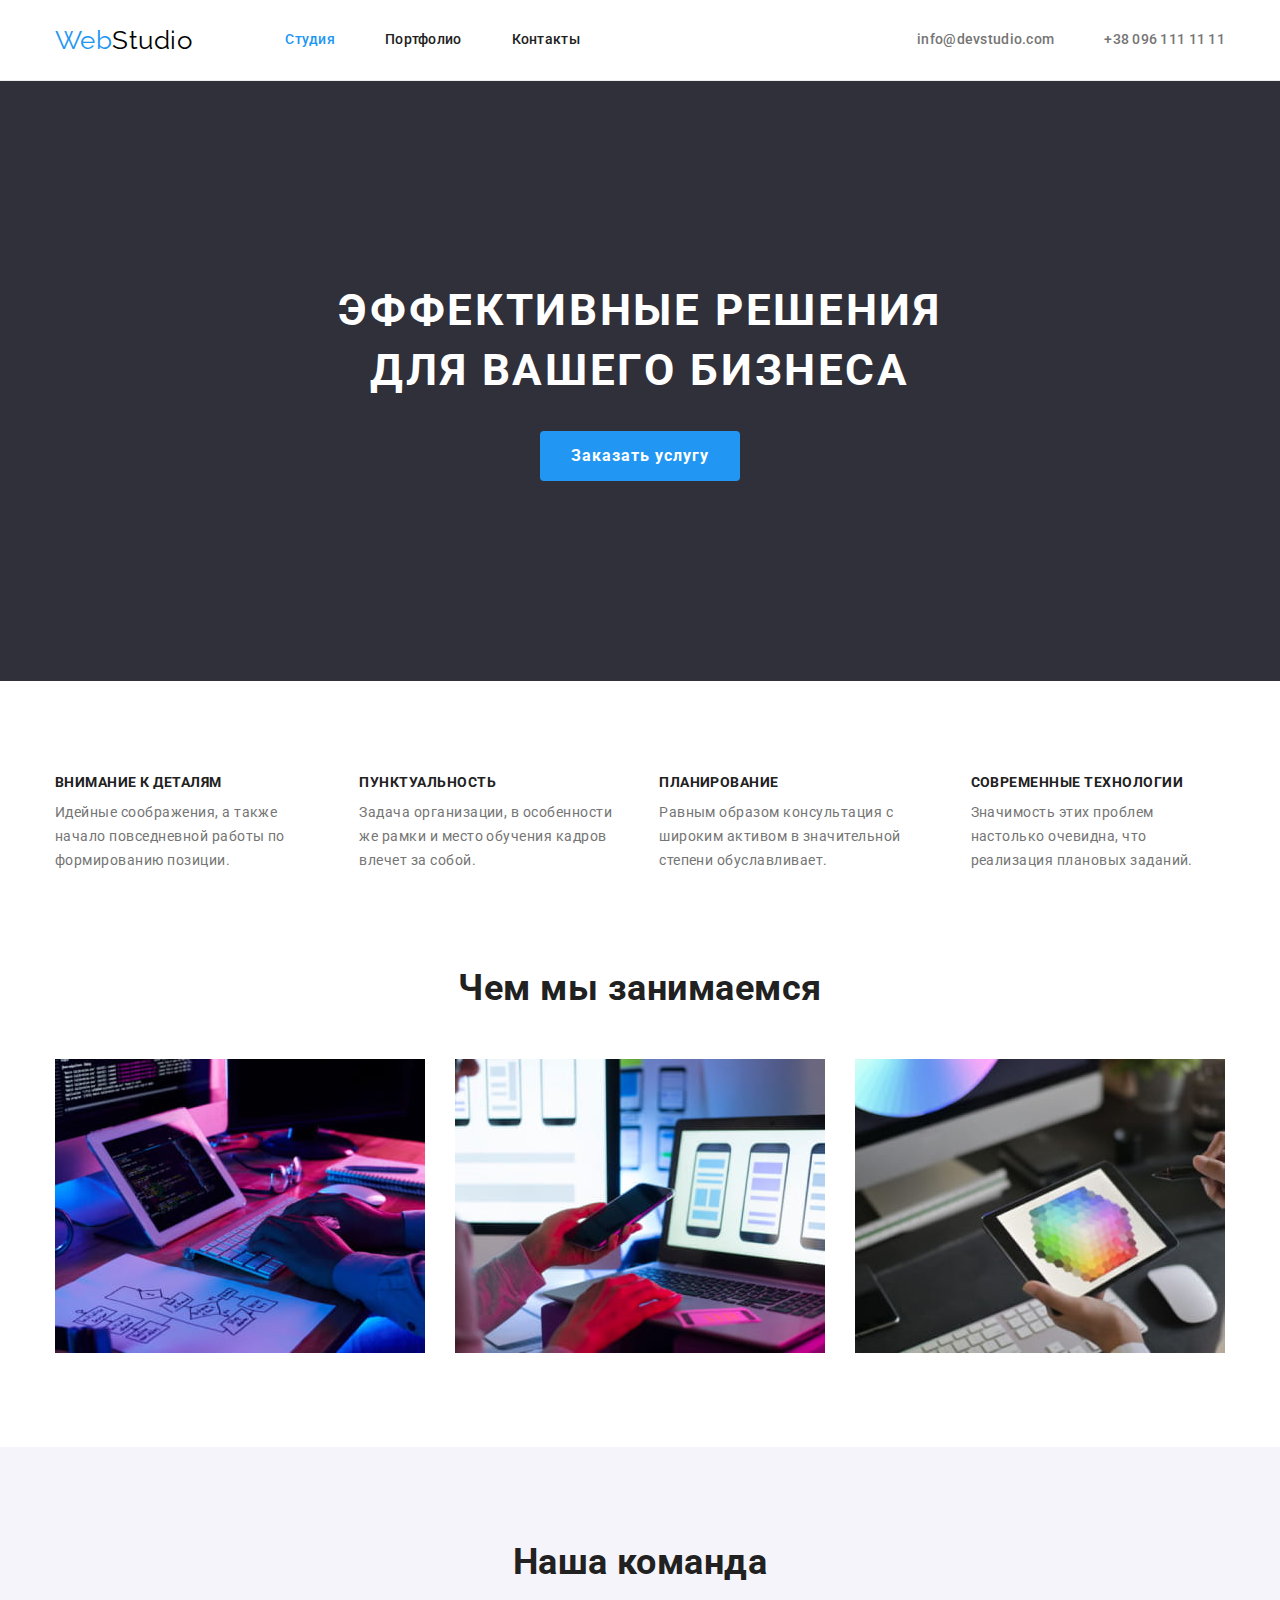
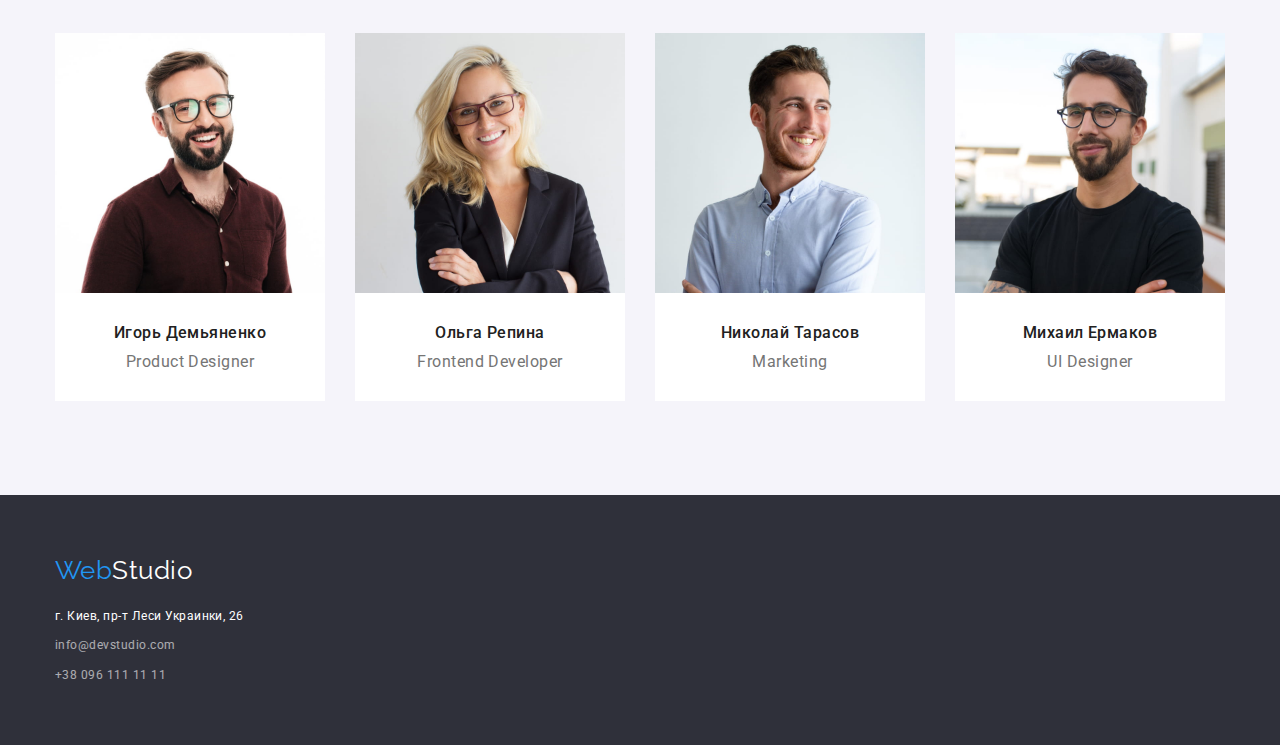
==== index.html @ 39587dff "made hero bg" ====
<!DOCTYPE html>
<html lang="ru">
<head>
    <meta charset="UTF-8">
    <meta http-equiv="X-UA-Compatible" content="IE=edge">
    <meta name="viewport" content="width=device-width, initial-scale=1.0">
    <title>Студия</title>
    <link rel="stylesheet" href="https://cdnjs.cloudflare.com/ajax/libs/modern-normalize/1.1.0/modern-normalize.min.css">
    <link rel="stylesheet" href="./css/styles.css">
    <link rel="preconnect" href="https://fonts.googleapis.com">
    <link rel="preconnect" href="https://fonts.gstatic.com" crossorigin>
    <link href="https://fonts.googleapis.com/css2?family=Raleway:wght@700&family=Roboto:wght@400;500;700;900&display=swap"
        rel="stylesheet">
</head>
<body>
    <header class="header-style">
        <div class="container header-container">
            <nav class="navigation">
                <a href="./index.html" class="logo"><span>Web</span>Studio</a>
                <ul class="menu">
                    <li class="item"><a href="./index.html" class="menu-link current">Студия</a></li>
                    <li class="item"><a href="./portfolio.html" class="menu-link">Портфолио</a></li>
                    <li class="item"><a href="#" class="menu-link">Контакты</a></li>
                </ul>
            </nav>
            <ul class="contact">
                <li class="item"><a href="mailto:info@devstudio.com" class="contact-link">info@devstudio.com</a></li>
                <li class="item"><a href="tel:+380961111111" class="contact-link">+38 096 111 11 11</a></li>
            </ul>
        </div>
    </header>
    <main>
       
            <section class="section hero">
                <div class="container">
                
                    <h1 class="hero-title">Эффективные решения для вашего бизнеса</h1>
                    <button type="button" class="hero-button">Заказать услугу</button>
               
                </div>
            </section>
        
        <section class="section offer">
            <div class="container">
                <h2 class="offer-title">Мы предлагаем</h2>
                <ul class="offer-list flex-list">
                    <li class="list-item">
                        <h3 class="offer-list-title">Внимание к деталям</h3>
                        <p class="offer-list-text">Идейные соображения, а также начало повседневной работы по формированию позиции.</p>
                    </li>
                    <li class="list-item">
                        <h3 class="offer-list-title">Пунктуальность</h3>
                        <p class="offer-list-text">Задача организации, в особенности же рамки и место обучения кадров влечет за собой.
                        </p>
                    </li>
                    <li class="list-item">
                        <h3 class="offer-list-title">Планирование</h3>
                        <p class="offer-list-text">Равным образом консультация с широким активом в значительной степени обуславливает.
                        </p>
                    </li>
                    <li class="list-item">
                        <h3 class="offer-list-title">Современные технологии</h3>
                        <p class="offer-list-text">Значимость этих проблем настолько очевидна, что реализация плановых заданий.</p>
                    </li>
                </ul>
            </div>
        </section>
        <section class="section duties">
            <div class="container">
                <h2 class="duties-title">Чем мы занимаемся</h2>
                <ul class="duties-list flex-list">
                    <li class="list-item"><a href="#"><img src="./images/img1.jpg" width="370" alt="Работаем без очков"  class="duties-link"></a></li>
                    <li class="list-item"><a href="#"><img src="./images/img2.jpg" width="370" alt="Звоним по тачпаду"  class="duties-link"></a></li>
                    <li class="list-item"><a href="#"><img src="./images/img3.jpg" width="370" alt="Рисуем мозаику"  class="duties-link"></a></li>
                </ul>
            </div>
        </section>
        <section class="section team">
            <div class="container">
                <h2 class="team-title">Наша команда</h2>
                <ul class="team-list flex-list">
                    <li class="list-item team-card">
                        <a href="#"><img src="./images/team1.jpg" width="270px" class="team-photo" alt="Игорь Демьяненко"></a>
                        <div class="team-info">
                            <h3 class="team-name">Игорь Демьяненко</h3>
                        <p class="team-position">Product Designer</p>
                        </div>
                    </li>
                    <li class="list-item team-card">
                        <a href="#"><img src="./images/team2.jpg" width="270px" class="team-photo" alt="Ольга Репина"></a>
                        <div class="team-info">
                            <h3 class="team-name">Ольга Репина</h3>
                        <p class="team-position">Frontend Developer</p>
                        </div>
                    </li>
                    <li class="list-item team-card">
                        <a href="#"><img src="./images/team3.jpg" width="270px" class="team-photo" alt="Николай Тарасов"></a>
                        <div class="team-info">
                            <h3 class="team-name">Николай Тарасов</h3>
                        <p class="team-position">Marketing</p>
                        </div>
                    </li>
                    <li class="list-item team-card">
                        <a href="#"><img src="./images/team4.jpg" width="270px" class="team-photo" alt="Михаил Ермаков"></a>
                        <div class="team-info">
                            <h3 class="team-name">Михаил Ермаков</h3>
                        <p class="team-position">UI Designer</p>
                        </div>
                    </li>
                </ul>
            </div>
        </section>
    </main>
    <footer class="footer">
        <div class="container header-container">
            <address class="location">
                <ul class="location-list">
                    <li><a href="./index.html" class="logo logo-footer"><span>Web</span>Studio</a></li>
                    <li class="location-list-item"><a
                            href="https://www.google.com/maps/place/%D0%B1%D1%83%D0%BB.+%D0%9B%D0%B5%D1%81%D0%B8+%D0%A3%D0%BA%D1%80%D0%B0%D0%B8%D0%BD%D0%BA%D0%B8,+26,+%D0%9A%D0%B8%D0%B5%D0%B2,+02000/@50.4265807,30.5383858,17z/data=!3m1!4b1!4m5!3m4!1s0x40d4cf0e033ecbe9:0x57a4dffefec77da0!8m2!3d50.4265807!4d30.5383858"
                            class="location-link">г. Киев, пр-т Леси Украинки, 26</a></li>
                    <li class="location-list-item"><a href="mailto:info@devstudio.com"
                            class="location-link opacity">info@devstudio.com</a></li>
                    <li class="location-list-item"><a href="tel:+380961111111" class="location-link opacity">+38 096 111 11 11</a>
                    </li>
                </ul>
            </address>
        </div>
    </footer>
</body>
</html>
---- css/styles.css ----
:root {
    --accent-color: #2196F3;
    --main-text-color: #212121;
    --secondary-text-color: #757575;
    --main-bg-color: #ffffff;
    --secondary-bg-color: #2f303a;
    --section-bg-color: #F5F4FA;
    --blue-button-hover: #188CE8;
}

body {
    font-family: 'Roboto', sans-serif;
    line-height: 1.14;
    letter-spacing: 0.03em;
    color: var(--main-text-color);
    background-color: var(--main-bg-color);

      
}

h1,h2,h3,h4,h5,h6,p,ul,ol {
    margin: 0;
    padding: 0;
}

.section {
    padding-top: 94px;
    padding-bottom: 94px;
    
}

.container {
    max-width: 1200px;
    margin-left: auto;
    margin-right: auto;
    padding-right: 15px;
    padding-left: 15px;

    

}

.header-container {
    display: flex;
    align-items: center;
    padding-top: 0px;
    padding-bottom: 0px;
    
}

.header-style {
    border-bottom: 1px solid #ECECEC;
}

.navigation {
    display: flex;
    align-items: center;
}

.logo {
    
    padding: 25px, 0px;
    font-family: 'Raleway', sans-serif;
    text-decoration: none;
    font-size: 26px;
    line-height: 1.19;
    color: #000000;
}

.logo span {
    color: var(--accent-color);
}

.menu {
    margin-left: 93px;
    list-style: none;
    display: flex;
    align-items: center;
}



.menu-link {
    



    text-decoration: none;
    font-weight: 500;
    font-size: 14px;
    letter-spacing: 0.02em;
    color: var(--main-text-color);

}

.menu-link:hover,
.menu-link:focus {
    color: var(--accent-color);
}

.menu .current {
    color: var(--accent-color);
}

.menu .menu-link {
    display: block;
    padding-top: 32px;
    padding-bottom: 32px;
}

.header-container .item + .item {
    margin-left: 50px;
}


.contact {
    list-style: none;
    display: flex;
    margin-left: auto;
    
}

.contact-link {
    text-decoration: none;
    font-weight: 500;
    font-size: 14px;
    letter-spacing: 0.02em;
    color: var(--secondary-text-color);
}

.contact-link:hover,
.contact-link:focus {
    color: var(--accent-color);
}

.contact .contact-link {
    display: block;
    padding-top: 32px;
    padding-bottom: 32px;
}

/* Main page */

.hero {
    background-color: var(--secondary-bg-color);
    background-image: linear-gradient(#2F303A66, #2F303A66),
    url(./images/heroimg.jpg);
    
    min-height: 600px;
    background-repeat: no-repeat;
    background-position: center;
    /* background-size: contain; */
    padding-top: 200px;
    padding-bottom: 200px;
}




    

.hero-title {
    max-width: 696px;
    margin-right: auto;
    margin-left: auto;
    text-align: center;
    font-size: 44px;
    line-height: 1.36;
    letter-spacing: 0.06em;
    text-transform: uppercase;
    color: var(--main-bg-color);
}

.hero-button {
    display: block;
    margin-top: 30px;
    margin-left: auto;
    margin-right: auto;
    width: 200px;
    height: 50px;
    border-radius: 4px;
    border: 0px;

    font-family: inherit;
    font-weight: 700;
    font-size: 16px;
    line-height: 1.88;
    letter-spacing: 0.06em;
    color: var(--main-bg-color);
    background-color: var(--accent-color);
    cursor: pointer;
}

.hero-button:hover,
.hero-button:focus {
    background-color: var(--blue-button-hover);
}



.offer-title {
    position: absolute;
        width: 1px;
        height: 1px;
        margin: -1px;
        border: 0;
        padding: 0;
    
        white-space: nowrap;
        clip-path: inset(100%);
        clip: rect(0 0 0 0);
        overflow: hidden;
}

.flex-list {
    list-style: none;
    display: flex;
}

.flex-list .list-item + .list-item {
    margin-left: 30px;
}

.offer-list-title {
    font-size: 14px;
    text-transform: uppercase;
    
}

.offer-list-text {
    margin-top: 10px;
    font-size: 14px;
    line-height: 1.71;
    color: var(--secondary-text-color);
    
}

.duties {
    padding-top: 0px;
    
}

.duties-title {
    font-size: 36px;
    line-height: 1.17;
    text-align: center;
}

.duties-list {
    list-style: none;
    margin-top: 50px;
}

.duties-link {
    display: block;
}

.team {
    background-color: var(--section-bg-color);
}

.team .container {
    padding-left: auto;
    padding-right: auto;
}

.team-card {
    flex-basis: 270px;
    
    background-color: var(--main-bg-color);
}

.team-photo {
    display: block;
    max-width: 270px;
    border: 0px;
}

.team-info {
    padding-top: 30px;
    padding-bottom: 30px;
}

.team-title {
    font-size: 36px;
    line-height: 1.17;
    text-align: center;
    
}

.team-list {
    list-style: none;
    margin-top: 50px;
}

.team-list-item {
    background-color: var(--main-bg-color)
}

.team-name {
    font-weight: 500;
    font-size: 16px;
    line-height: 1.19;
    text-align: center;
    
}

.team-position {
    margin-top: 10px;

    font-size: 16px;
    line-height: 1.19;
    text-align: center;
    color: var(--secondary-text-color);
}

/* footer */

.footer {
    padding-top: 60px;
    padding-bottom: 60px;
    background-color: var(--secondary-bg-color);
}

.logo-footer {
    color: var(--main-bg-color);
    display: block;
    margin-bottom: 20px;
}

.location {
    font-style: normal;
    
}

.location-list {
    list-style: none;
}

.location-list-item {
    display: block;
}


.location .location-list-item + .location-list-item {
    margin-top: 9px;
}

.location-link {
    display: inline-block;
    /* height: 21px; */
    text-decoration: none;
    font-size: 12px;
    line-height: 1.71;
    color: var(--main-bg-color);
}

.opacity {
    opacity: 0.6;
}

.location-link:hover,
.location-link:focus {
    color: var(--accent-color);
}

/* Portfolio */

.portfolio-title {
    position: absolute;
        width: 1px;
        height: 1px;
        margin: -1px;
        border: 0;
        padding: 0;
    
        white-space: nowrap;
        clip-path: inset(100%);
        clip: rect(0 0 0 0);
        overflow: hidden;
}

.filter-list {
    list-style: none;
    display: flex;
    justify-content: center;
    
     
}

.filter-list .filter-item + .filter-item {
    margin-left: 8px;
}

.filter-button {
    padding-top: 6px;
    padding-right: 22px;
    padding-bottom: 6px;
    padding-left: 22px;
    border-radius: 4px;
    border: 0px solid black;
    font-family: inherit;
    font-weight: 500;
    font-size: 16px;
    line-height: 1.62;
    background-color: var(--section-bg-color);
    cursor: pointer;
    
}

.filter-button:hover,
.filter-button:focus {
    color: var(--main-bg-color);
    background-color: var(--accent-color);
}

.portfolio-list {
    list-style: none;
    margin-top: 50px;
    display: flex;
    flex-wrap: wrap;
    
    
}



.portfolio-item {
    flex-basis: calc((100% - 60px) / 3);
    
    margin-left: 30px;
    margin-bottom: 30px;

    
    

}

.portfolio-item:nth-child(3n+1) {
    margin-left: 0px;
}

.portfolio-item:nth-last-child(-n+3) {
    margin-bottom: 0px;
}

.portfolio-info {
    padding-top: 20px;
    padding-right: 24px;
    padding-bottom: 20px;
    padding-left: 20px;

    border: 1px solid #EEEEEE;
    border-top: 0px solid transparent;
}

.port-image {
    display: block;
}

.portfolio-info h2 {
    font-size: 18px;
    line-height: 2;
    letter-spacing: 0.06em;
    
}

.portfolio-info p {
    font-size: 16px;
    line-height: 1.88;
    color: var(--secondary-text-color);
}
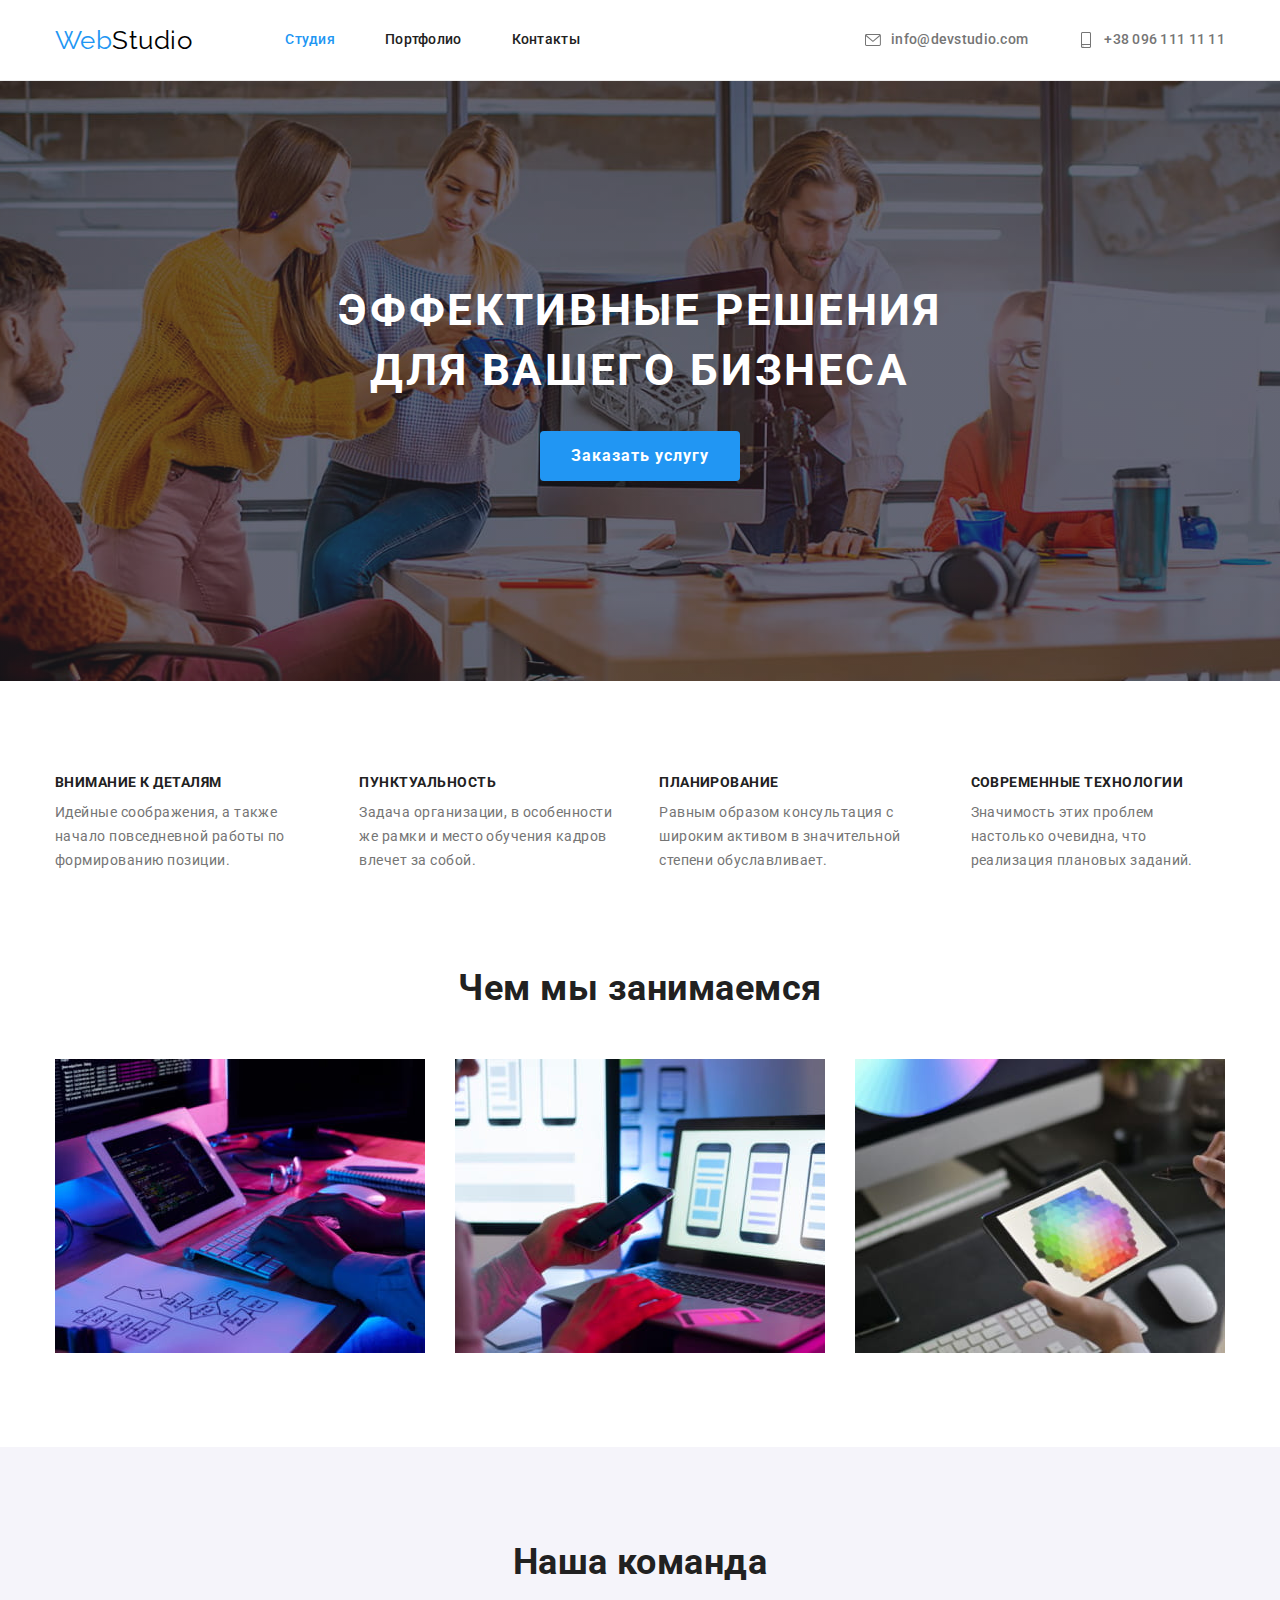
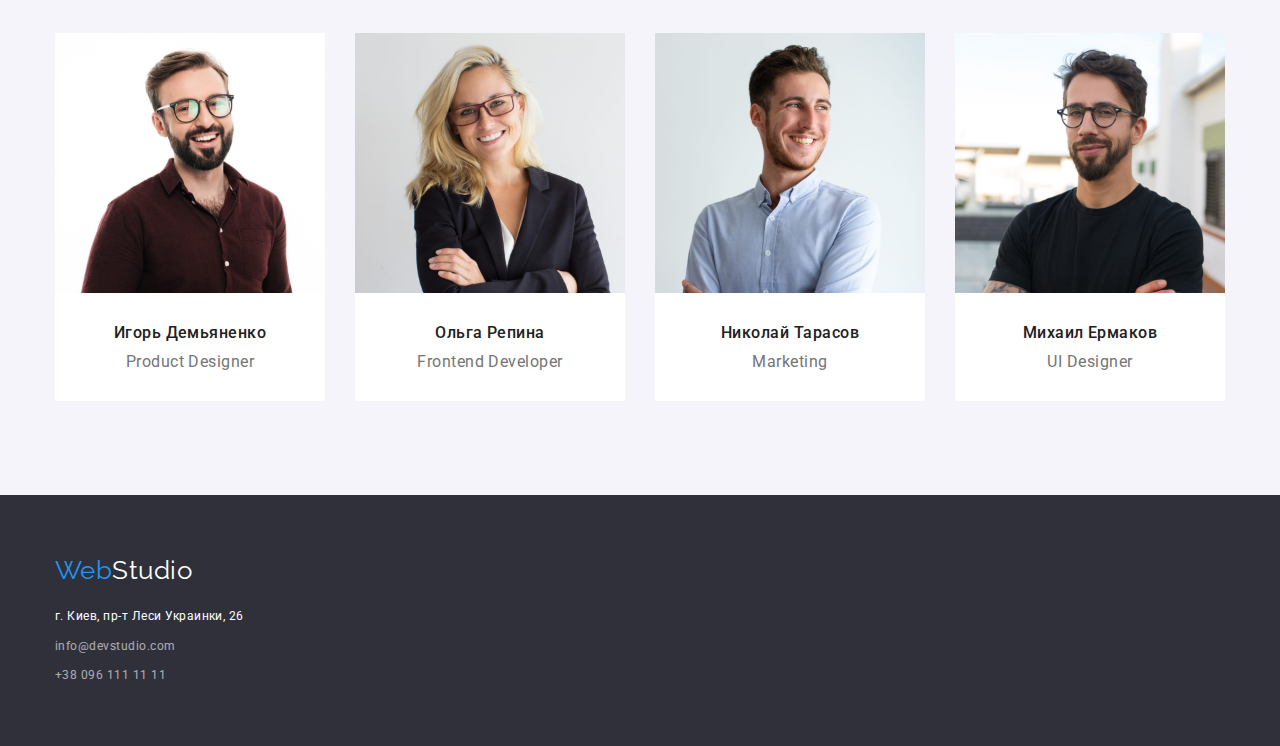
==== commit 1973be7e: "header icons and hero-bg done" ====
--- a/index.html
+++ b/index.html
@@ -24,8 +24,16 @@
                 </ul>
             </nav>
             <ul class="contact">
-                <li class="item"><a href="mailto:info@devstudio.com" class="contact-link">info@devstudio.com</a></li>
-                <li class="item"><a href="tel:+380961111111" class="contact-link">+38 096 111 11 11</a></li>
+                <li class="item"><a href="mailto:info@devstudio.com" class="contact-link">
+                    <svg class="icon-contact">
+                        <use href="./images/icons.svg#icon-envelope"></use>
+                    </svg>
+                    info@devstudio.com</a></li>
+                <li class="item"><a href="tel:+380961111111" class="contact-link">
+                    <svg class="icon-contact">
+                        <use href="./images/icons.svg#icon-smartphone"></use>
+                    </svg>
+                    +38 096 111 11 11</a></li>
             </ul>
         </div>
     </header>
--- a/css/styles.css
+++ b/css/styles.css
@@ -121,6 +121,10 @@
 }
 
 .contact-link {
+    display: flex;
+    align-items: center;
+    padding-top: 32px;
+    padding-bottom: 32px;
     text-decoration: none;
     font-weight: 500;
     font-size: 14px;
@@ -133,10 +137,22 @@
     color: var(--accent-color);
 }
 
-.contact .contact-link {
-    display: block;
-    padding-top: 32px;
-    padding-bottom: 32px;
+.item {
+    display: flex;
+    align-items: center;
+}
+
+.icon-contact {
+    
+    max-width: 16px;
+    max-height: 16px;
+    margin-right: 10px;
+    fill: var(--secondary-text-color);
+    
+}
+
+.contact-link:hover .icon-contact {
+    fill: var(--accent-color);
 }
 
 /* Main page */
@@ -144,7 +160,7 @@
 .hero {
     background-color: var(--secondary-bg-color);
     background-image: linear-gradient(#2F303A66, #2F303A66),
-    url(./images/heroimg.jpg);
+    url(../images/heroimg.jpg);
     
     min-height: 600px;
     background-repeat: no-repeat;
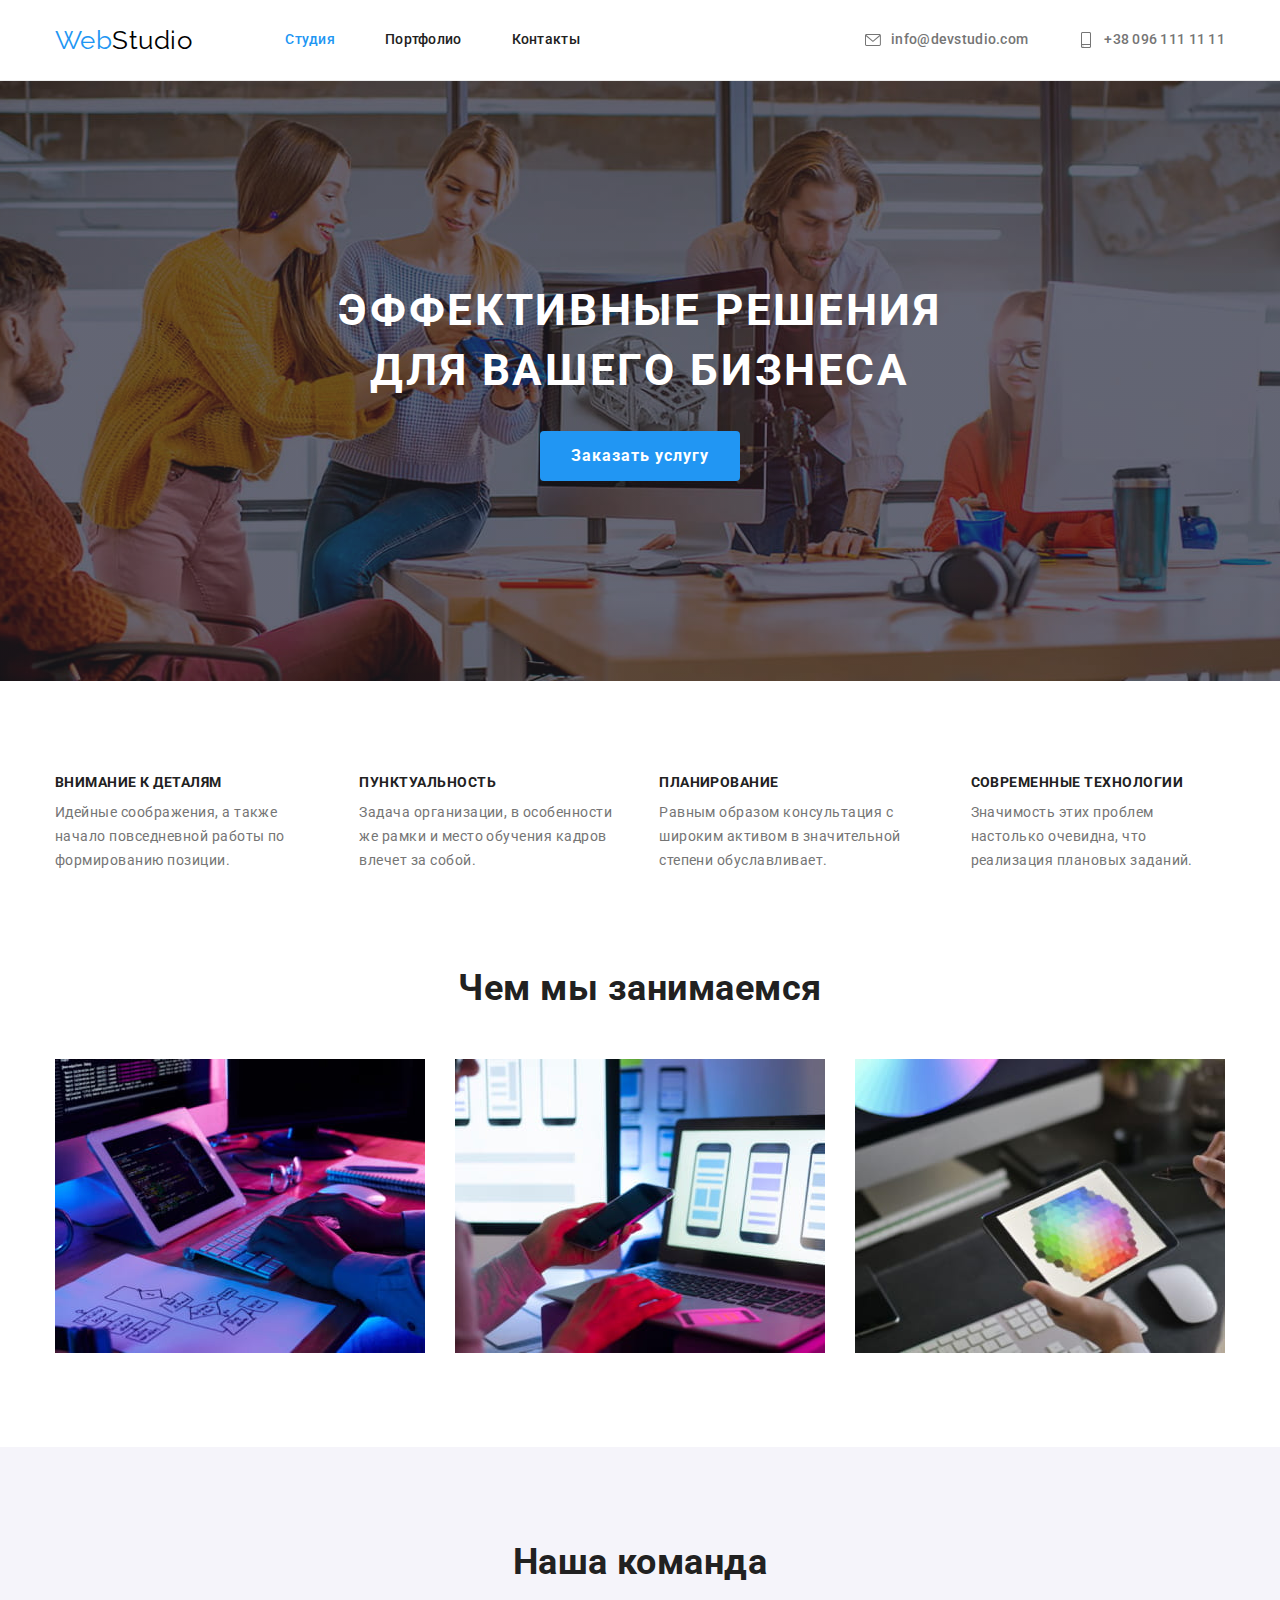
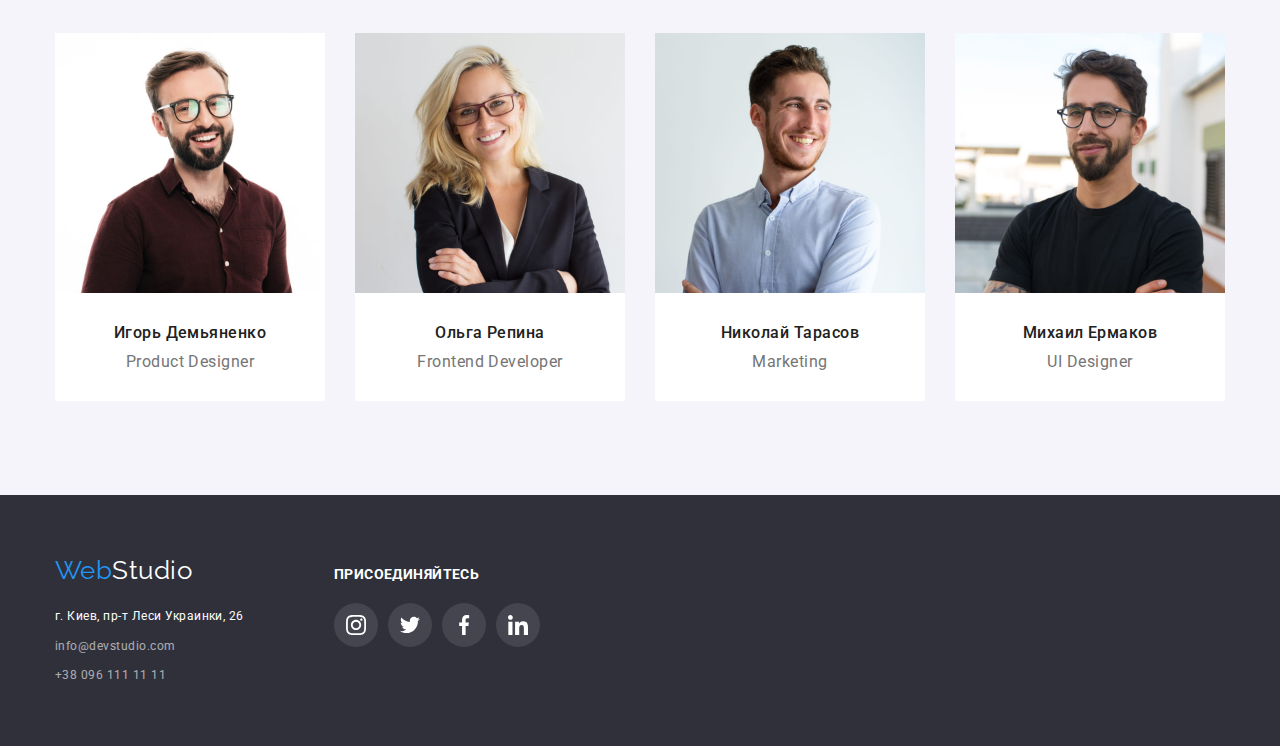
==== commit 1da169e2: "created socials icons in footer" ====
--- a/index.html
+++ b/index.html
@@ -120,7 +120,7 @@
         </section>
     </main>
     <footer class="footer">
-        <div class="container header-container">
+        <div class="container header-container footer-container">
             <address class="location">
                 <ul class="location-list">
                     <li><a href="./index.html" class="logo logo-footer"><span>Web</span>Studio</a></li>
@@ -133,6 +133,43 @@
                     </li>
                 </ul>
             </address>
+            <div class="footer-socials">
+                <p>присоединяйтесь</p>
+                <ul class="footer-socials-list">
+                    <li class="footer-socials-item">
+                        <a href="" class="footer-socials-link">
+                            <svg class="footer-icon" width="20" height="20">
+                                <use href="./images/icons.svg#icon-instagram"></use>
+                            </svg>
+                        </a>
+                    </li>
+                    <li class="footer-socials-item">
+                        <a href="" class="footer-socials-link">
+                            <svg class="footer-icon" width="20" height="20">
+                                <use href="./images/icons.svg#icon-twitter"></use>
+                            </svg>
+                        </a>
+                    </li>
+                    <li class="footer-socials-item">
+                        
+                            <a href="" class="footer-socials-link">
+                                <svg class="footer-icon" width="20" height="20">
+                                    <use href="./images/icons.svg#icon-facebook"></use>
+                                </svg>
+                            </a>
+                        
+                    </li>
+                    <li class="footer-socials-item">
+                        <a href="" class="footer-socials-link">
+                            <svg class="footer-icon" width="20" height="20">
+                                <use href="./images/icons.svg#icon-linkedin"></use>
+                            </svg>
+                        </a>
+                    </li>
+                </ul>
+            </div>
+
+        
         </div>
     </footer>
 </body>
--- a/css/styles.css
+++ b/css/styles.css
@@ -364,7 +364,6 @@
 
 .location-link {
     display: inline-block;
-    /* height: 21px; */
     text-decoration: none;
     font-size: 12px;
     line-height: 1.71;
@@ -379,6 +378,63 @@
 .location-link:focus {
     color: var(--accent-color);
 }
+
+.footer-socials {
+    margin-left: 90px;
+    align-items: flex-start;
+}
+
+.footer-container {
+    align-items: baseline;
+}
+
+.footer-socials p {
+    font-weight: 700;
+    font-size: 14px;
+    line-height: 1.14;
+    letter-spacing: 0.03em;
+    text-transform: uppercase;
+    color: var(--main-bg-color);
+}
+
+.footer-socials-list {
+    margin-top: 20px;
+    list-style: none;
+    display: flex;
+
+}
+
+.footer-socials-item {
+    display: inline-block;
+    width: 44px;
+    height: 44px;
+    margin-right: 10px;
+    background-color: rgba(255, 255, 255, 0.1);
+    border-radius: 50%;
+}
+
+.footer-socials-link {
+    display: inline-block;
+    width: 100%;
+    height: 100%;
+    padding: 12px;
+       
+}
+
+
+.footer-icon {
+    fill: var(--main-bg-color);
+}
+
+.footer-socials-link:hover {
+    background-color: var(--accent-color);
+    border-radius: 50%;
+}
+
+
+
+
+
 
 /* Portfolio */
 
@@ -485,4 +541,6 @@
     font-size: 16px;
     line-height: 1.88;
     color: var(--secondary-text-color);
-}+}
+
+
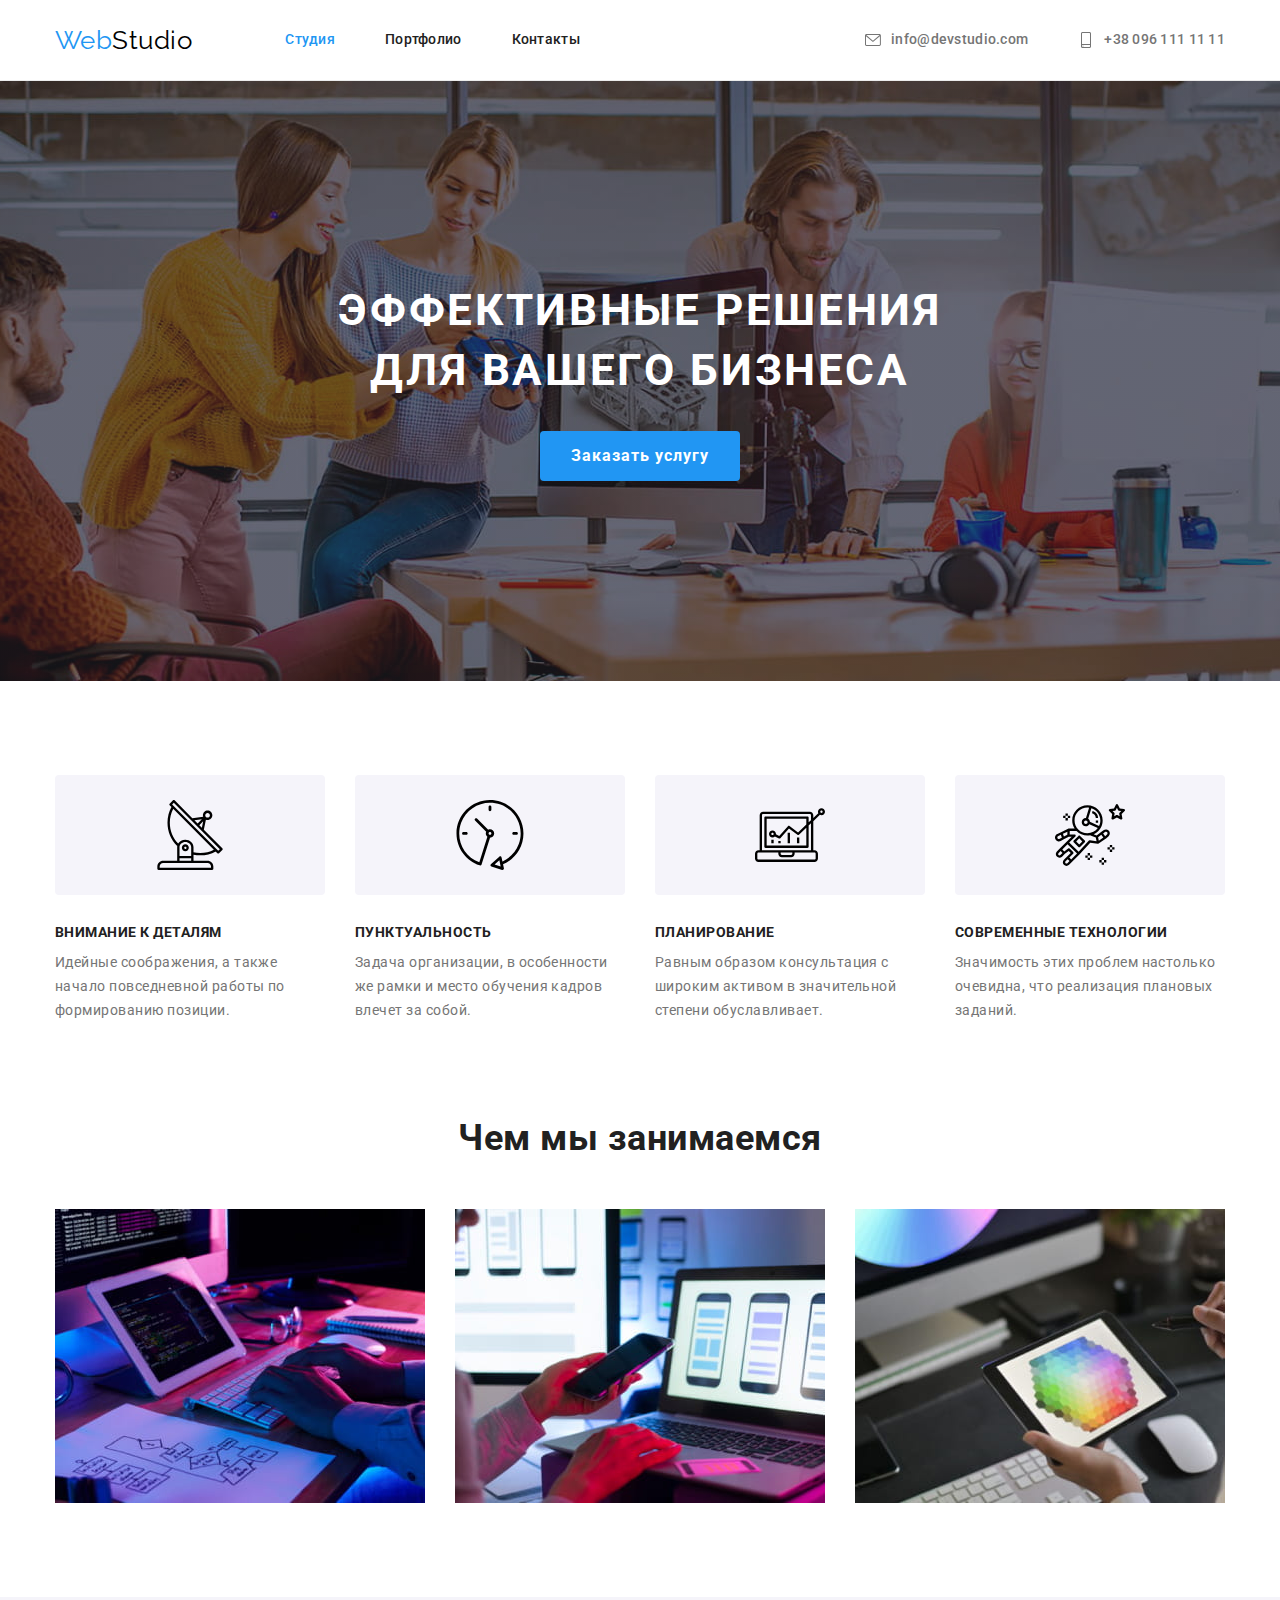
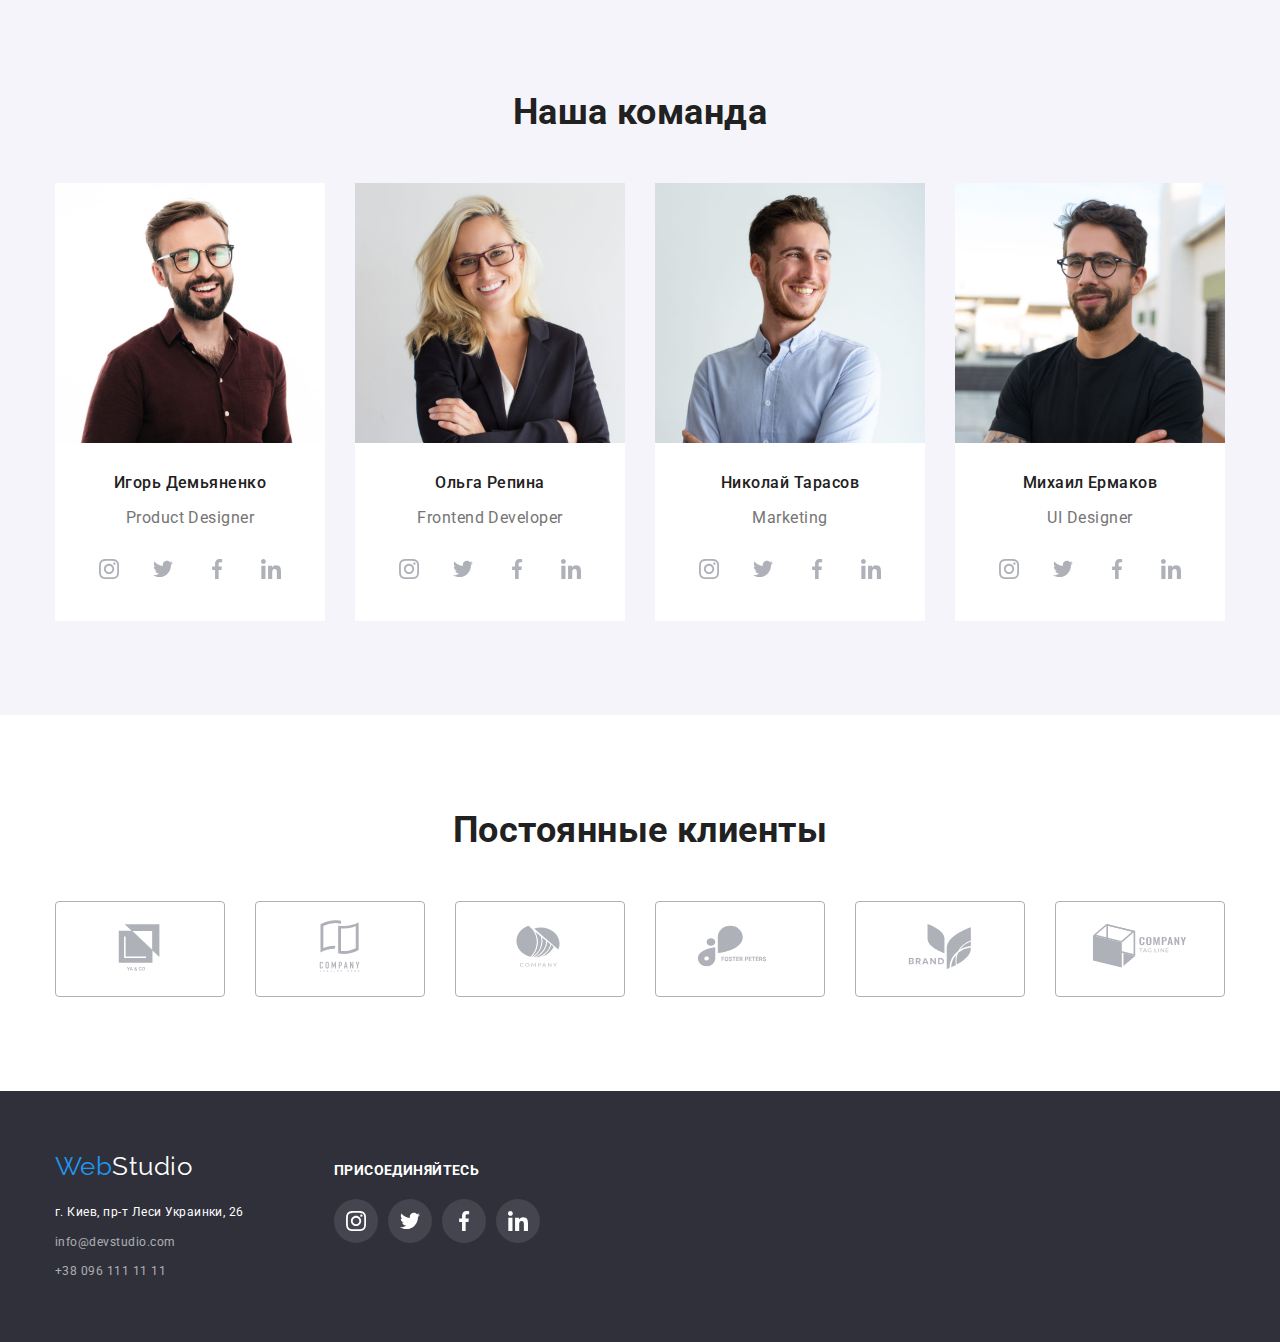
==== commit 78e4d264: "done with main page icons" ====
--- a/index.html
+++ b/index.html
@@ -53,20 +53,40 @@
                 <h2 class="offer-title">Мы предлагаем</h2>
                 <ul class="offer-list flex-list">
                     <li class="list-item">
+                        <div class="offer-icon-holder">
+                            <svg class="offer-icon" width="70" height="70" aria-hidden="true">
+                                <use href="./images/icons.svg#icon-antenna"></use>
+                            </svg>
+                        </div>
                         <h3 class="offer-list-title">Внимание к деталям</h3>
                         <p class="offer-list-text">Идейные соображения, а также начало повседневной работы по формированию позиции.</p>
                     </li>
                     <li class="list-item">
+                        <div class="offer-icon-holder">
+                            <svg class="offer-icon" width="70" height="70" aria-hidden="true">
+                                <use href="./images/icons.svg#icon-clock"></use>
+                            </svg>
+                        </div>
                         <h3 class="offer-list-title">Пунктуальность</h3>
                         <p class="offer-list-text">Задача организации, в особенности же рамки и место обучения кадров влечет за собой.
                         </p>
                     </li>
                     <li class="list-item">
+                        <div class="offer-icon-holder">
+                            <svg class="offer-icon" width="70" height="70" aria-hidden="true">
+                                <use href="./images/icons.svg#icon-diagram"></use>
+                            </svg>
+                        </div>
                         <h3 class="offer-list-title">Планирование</h3>
                         <p class="offer-list-text">Равным образом консультация с широким активом в значительной степени обуславливает.
                         </p>
                     </li>
                     <li class="list-item">
+                        <div class="offer-icon-holder">
+                            <svg class="offer-icon" width="70" height="70" aria-hidden="true">
+                                <use href="./images/icons.svg#icon-astronaut"></use>
+                            </svg>
+                        </div>
                         <h3 class="offer-list-title">Современные технологии</h3>
                         <p class="offer-list-text">Значимость этих проблем настолько очевидна, что реализация плановых заданий.</p>
                     </li>
@@ -92,6 +112,36 @@
                         <div class="team-info">
                             <h3 class="team-name">Игорь Демьяненко</h3>
                         <p class="team-position">Product Designer</p>
+                        <ul class="team-socials-list">
+                            <li class="team-socials-item">
+                                <a href="https://instagram.com" class="team-socials-link" target="_blank" aria-label="Перейти в Instagram Игоря Демьяненко">
+                                    <svg class="team-icon" width="20" height="20">
+                                        <use href="./images/icons.svg#icon-instagram"></use>
+                                    </svg>
+                                </a>
+                            </li>
+                            <li class="team-socials-item">
+                                <a href="https://twitter.com" class="team-socials-link" target="_blank" aria-label="Перейти в Twitter Игоря Демьяненко">
+                                    <svg class="team-icon" width="20" height="20">
+                                        <use href="./images/icons.svg#icon-twitter"></use>
+                                    </svg>
+                                </a>
+                            </li>
+                            <li class="team-socials-item">
+                                <a href="https://facebook.com" class="team-socials-link" target="_blank" aria-label="Перейти в Facebook Игоря Демьяненко">
+                                    <svg class="team-icon" width="20" height="20">
+                                        <use href="./images/icons.svg#icon-facebook"></use>
+                                    </svg>
+                                </a>
+                            </li>
+                            <li class="team-socials-item">
+                                <a href="https://linkedin.com" class="team-socials-link" target="_blank" aria-label="Перейти в LinkedIn Игоря Демьяненко">
+                                    <svg class="team-icon" width="20" height="20">
+                                        <use href="./images/icons.svg#icon-linkedin"></use>
+                                    </svg>
+                                </a>
+                            </li>
+                        </ul>
                         </div>
                     </li>
                     <li class="list-item team-card">
@@ -99,6 +149,36 @@
                         <div class="team-info">
                             <h3 class="team-name">Ольга Репина</h3>
                         <p class="team-position">Frontend Developer</p>
+                        <ul class="team-socials-list">
+                            <li class="team-socials-item">
+                                <a href="https://instagram.com" class="team-socials-link" target="_blank" aria-label="Перейти в Instagram Ольги Репиной">
+                                    <svg class="team-icon" width="20" height="20">
+                                        <use href="./images/icons.svg#icon-instagram"></use>
+                                    </svg>
+                                </a>
+                            </li>
+                            <li class="team-socials-item">
+                                <a href="https://twitter.com" class="team-socials-link" target="_blank" aria-label="Перейти в Twitter Ольги Репиной">
+                                    <svg class="team-icon" width="20" height="20">
+                                        <use href="./images/icons.svg#icon-twitter"></use>
+                                    </svg>
+                                </a>
+                            </li>
+                            <li class="team-socials-item">
+                                <a href="https://facebook.com" class="team-socials-link" target="_blank" aria-label="Перейти в Facebook Ольги Репиной">
+                                    <svg class="team-icon" width="20" height="20">
+                                        <use href="./images/icons.svg#icon-facebook"></use>
+                                    </svg>
+                                </a>
+                            </li>
+                            <li class="team-socials-item">
+                                <a href="https://linkedin.com" class="team-socials-link" target="_blank" aria-label="Перейти в LinkedIn Ольги Репиной">
+                                    <svg class="team-icon" width="20" height="20">
+                                        <use href="./images/icons.svg#icon-linkedin"></use>
+                                    </svg>
+                                </a>
+                            </li>
+                        </ul>
                         </div>
                     </li>
                     <li class="list-item team-card">
@@ -106,6 +186,36 @@
                         <div class="team-info">
                             <h3 class="team-name">Николай Тарасов</h3>
                         <p class="team-position">Marketing</p>
+                        <ul class="team-socials-list">
+                            <li class="team-socials-item">
+                                <a href="https://instagram.com" class="team-socials-link" target="_blank" aria-label="Перейти в Instagram Николая Тарасова">
+                                    <svg class="team-icon" width="20" height="20">
+                                        <use href="./images/icons.svg#icon-instagram"></use>
+                                    </svg>
+                                </a>
+                            </li>
+                            <li class="team-socials-item">
+                                <a href="https://twitter.com" class="team-socials-link" target="_blank" aria-label="Перейти в Twitter Николая Тарасова">
+                                    <svg class="team-icon" width="20" height="20">
+                                        <use href="./images/icons.svg#icon-twitter"></use>
+                                    </svg>
+                                </a>
+                            </li>
+                            <li class="team-socials-item">
+                                <a href="https://facebook.com" class="team-socials-link" target="_blank" aria-label="Перейти в Facebook Николая Тарасова">
+                                    <svg class="team-icon" width="20" height="20">
+                                        <use href="./images/icons.svg#icon-facebook"></use>
+                                    </svg>
+                                </a>
+                            </li>
+                            <li class="team-socials-item">
+                                <a href="https://linkedin.com" class="team-socials-link" target="_blank" aria-label="Перейти в LinkedIn Николая Тарасова">
+                                    <svg class="team-icon" width="20" height="20">
+                                        <use href="./images/icons.svg#icon-linkedin"></use>
+                                    </svg>
+                                </a>
+                            </li>
+                        </ul>
                         </div>
                     </li>
                     <li class="list-item team-card">
@@ -113,7 +223,86 @@
                         <div class="team-info">
                             <h3 class="team-name">Михаил Ермаков</h3>
                         <p class="team-position">UI Designer</p>
-                        </div>
+                        <ul class="team-socials-list">
+                            <li class="team-socials-item">
+                                <a href="https://instagram.com" class="team-socials-link" target="_blank" aria-label="Перейти в Instagram Михаила Ермакова">
+                                    <svg class="team-icon" width="20" height="20">
+                                        <use href="./images/icons.svg#icon-instagram"></use>
+                                    </svg>
+                                </a>
+                            </li>
+                            <li class="team-socials-item">
+                                <a href="https://twitter.com" class="team-socials-link" target="_blank" aria-label="Перейти в Twitter Михаила Ермакова">
+                                    <svg class="team-icon" width="20" height="20">
+                                        <use href="./images/icons.svg#icon-twitter"></use>
+                                    </svg>
+                                </a>
+                            </li>
+                            <li class="team-socials-item">
+                                <a href="https://facebook.com" class="team-socials-link" target="_blank" aria-label="Перейти в Facebook Михаила Ермакова">
+                                    <svg class="team-icon" width="20" height="20">
+                                        <use href="./images/icons.svg#icon-facebook"></use>
+                                    </svg>
+                                </a>
+                            </li>
+                            <li class="team-socials-item">
+                                <a href="https://linkedin.com" class="team-socials-link" target="_blank" aria-label="Перейти в LinkedIn Михаила Ермакова">
+                                    <svg class="team-icon" width="20" height="20">
+                                        <use href="./images/icons.svg#icon-linkedin"></use>
+                                    </svg>
+                                </a>
+                            </li>
+                        </ul>
+                        </div>
+                    </li>
+                </ul>
+            </div>
+        </section>
+        <section class="section">
+            <div class="container">
+                <h2 class="clients-title">Постоянные клиенты</h2>
+                <ul class="flex-list clients-list">
+                    <li class="clients-item">
+                        <a href="#" class="clients-link" aria-label="Компания 1">
+                            <svg class="clients-icon" width="106" height="60">
+                                <use href="./images/icons.svg#icon-logo5"></use>
+                            </svg>
+                        </a>
+                    </li>
+                    <li class="clients-item">
+                        <a href="#" class="clients-link" aria-label="Компания 2">
+                            <svg class="clients-icon" width="106" height="60">
+                                <use href="./images/icons.svg#icon-logo4"></use>
+                            </svg>
+                        </a>
+                    </li>
+                    <li class="clients-item">
+                        <a href="#" class="clients-link" aria-label="Компания 3">
+                            <svg class="clients-icon" width="106" height="60">
+                                <use href="./images/icons.svg#icon-logo3"></use>
+                            </svg>
+                        </a>
+                    </li>
+                    <li class="clients-item">
+                        <a href="#" class="clients-link" aria-label="Компания 4">
+                            <svg class="clients-icon" width="106" height="60">
+                                <use href="./images/icons.svg#icon-logo2"></use>
+                            </svg>
+                        </a>
+                    </li>
+                    <li class="clients-item">
+                        <a href="#" class="clients-link" aria-label="Компания 5">
+                            <svg class="clients-icon" width="106" height="60">
+                                <use href="./images/icons.svg#icon-logo1"></use>
+                            </svg>
+                        </a>
+                    </li>
+                    <li class="clients-item">
+                        <a href="#" class="clients-link" aria-label="Компания 6">
+                            <svg class="clients-icon" width="106" height="60">
+                                <use href="./images/icons.svg#icon-logo"></use>
+                            </svg>
+                        </a>
                     </li>
                 </ul>
             </div>
@@ -134,33 +323,31 @@
                 </ul>
             </address>
             <div class="footer-socials">
-                <p>присоединяйтесь</p>
+                <p><strong>присоединяйтесь</strong></p>
                 <ul class="footer-socials-list">
                     <li class="footer-socials-item">
-                        <a href="" class="footer-socials-link">
+                        <a href="https://instagram.com" class="footer-socials-link" target="_blank" aria-label="Наш Instagram">
                             <svg class="footer-icon" width="20" height="20">
                                 <use href="./images/icons.svg#icon-instagram"></use>
                             </svg>
                         </a>
                     </li>
                     <li class="footer-socials-item">
-                        <a href="" class="footer-socials-link">
+                        <a href="https://twitter.com" class="footer-socials-link" target="_blank" aria-label="Наш Twitter">
                             <svg class="footer-icon" width="20" height="20">
                                 <use href="./images/icons.svg#icon-twitter"></use>
                             </svg>
                         </a>
                     </li>
                     <li class="footer-socials-item">
-                        
-                            <a href="" class="footer-socials-link">
-                                <svg class="footer-icon" width="20" height="20">
-                                    <use href="./images/icons.svg#icon-facebook"></use>
-                                </svg>
-                            </a>
-                        
+                        <a href="https://facebook.com" class="footer-socials-link" target="_blank" aria-label="Наш Facebook">
+                            <svg class="footer-icon" width="20" height="20">
+                                <use href="./images/icons.svg#icon-facebook"></use>
+                            </svg>
+                        </a>
                     </li>
                     <li class="footer-socials-item">
-                        <a href="" class="footer-socials-link">
+                        <a href="https://linkedin.com" class="footer-socials-link" target="_blank" aria-label="Наш LinkedIn">
                             <svg class="footer-icon" width="20" height="20">
                                 <use href="./images/icons.svg#icon-linkedin"></use>
                             </svg>
--- a/css/styles.css
+++ b/css/styles.css
@@ -6,6 +6,7 @@
     --secondary-bg-color: #2f303a;
     --section-bg-color: #F5F4FA;
     --blue-button-hover: #188CE8;
+    --icon-color: #AFB1B8;
 }
 
 body {
@@ -46,6 +47,10 @@
     padding-top: 0px;
     padding-bottom: 0px;
     
+}
+
+:focus {
+    outline: none;
 }
 
 .header-style {
@@ -150,7 +155,7 @@
     fill: var(--secondary-text-color);
     
 }
-
+.contact-link:focus .icon-contact,
 .contact-link:hover .icon-contact {
     fill: var(--accent-color);
 }
@@ -238,6 +243,7 @@
 }
 
 .offer-list-title {
+    margin-top: 30px;
     font-size: 14px;
     text-transform: uppercase;
     
@@ -251,6 +257,21 @@
     
 }
 
+.offer-icon-holder {
+    display: inline-block;
+    width: 100%;
+    height: 120px;
+    padding: 25px 100px 25px 100px;
+
+    background-color: var(--section-bg-color);
+    border-radius: 4px;
+}
+
+.offer-icon {
+   object-position: center;
+        
+}
+
 .duties {
     padding-top: 0px;
     
@@ -295,13 +316,14 @@
 .team-info {
     padding-top: 30px;
     padding-bottom: 30px;
+    padding-left: 32px;
+    padding-right: 32px;
 }
 
 .team-title {
     font-size: 36px;
     line-height: 1.17;
     text-align: center;
-    
 }
 
 .team-list {
@@ -322,13 +344,94 @@
 }
 
 .team-position {
-    margin-top: 10px;
-
+    margin-top: 16px;
     font-size: 16px;
     line-height: 1.19;
     text-align: center;
     color: var(--secondary-text-color);
 }
+
+.team-socials-list {
+    margin-top: 20px;
+    list-style: none;
+    display: flex;
+}
+
+.team-socials-item {
+    display: inline-block;
+    width: 44px;
+    height: 44px;
+    border-radius: 50%;
+}
+
+.team-socials-list .team-socials-item + .team-socials-item {
+    margin-left: 10px;
+}
+
+.team-socials-link {
+    display: inline-block;
+    width: 100%;
+    height: 100%;
+    padding: 12px;
+}
+
+
+.team-icon {
+    fill: var(--icon-color);
+}
+
+.team-socials-link:hover,
+.team-socials-link:focus {
+    background-color: var(--accent-color);
+    border-radius: 50%;
+}
+
+.team-socials-link:hover .team-icon,
+.team-socials-link:focus .team-icon {
+    fill: var(--main-bg-color);
+}
+
+.clients-title {
+    font-size: 36px;
+    line-height: 1.17;
+    text-align: center;
+}
+
+.clients-list {
+    margin-top: 50px;
+}
+
+.clients-item {
+    flex-basis: calc((100% - 150px) / 6);
+}
+
+.clients-link {
+    display: inline-block;
+    max-width: 100%;
+    padding: 15px 31px;
+    border: 1px solid var(--icon-color);
+    border-radius: 4px;
+}
+
+.clients-list .clients-item + .clients-item {
+    margin-left: 30px;
+}
+
+.clients-icon {
+    fill: var(--icon-color);
+}
+
+.clients-link:focus,
+.clients-link:hover {
+    border: 1px solid var(--accent-color);
+}
+
+.clients-link:focus .clients-icon,
+.clients-link:hover .clients-icon {
+    fill: var(--accent-color);
+}
+
+
 
 /* footer */
 
@@ -389,7 +492,6 @@
 }
 
 .footer-socials p {
-    font-weight: 700;
     font-size: 14px;
     line-height: 1.14;
     letter-spacing: 0.03em;
@@ -408,9 +510,12 @@
     display: inline-block;
     width: 44px;
     height: 44px;
-    margin-right: 10px;
     background-color: rgba(255, 255, 255, 0.1);
     border-radius: 50%;
+}
+
+.footer-socials-list .footer-socials-item + .footer-socials-item {
+    margin-left: 10px;
 }
 
 .footer-socials-link {
@@ -426,7 +531,8 @@
     fill: var(--main-bg-color);
 }
 
-.footer-socials-link:hover {
+.footer-socials-link:hover,
+.footer-socials-link:focus {
     background-color: var(--accent-color);
     border-radius: 50%;
 }
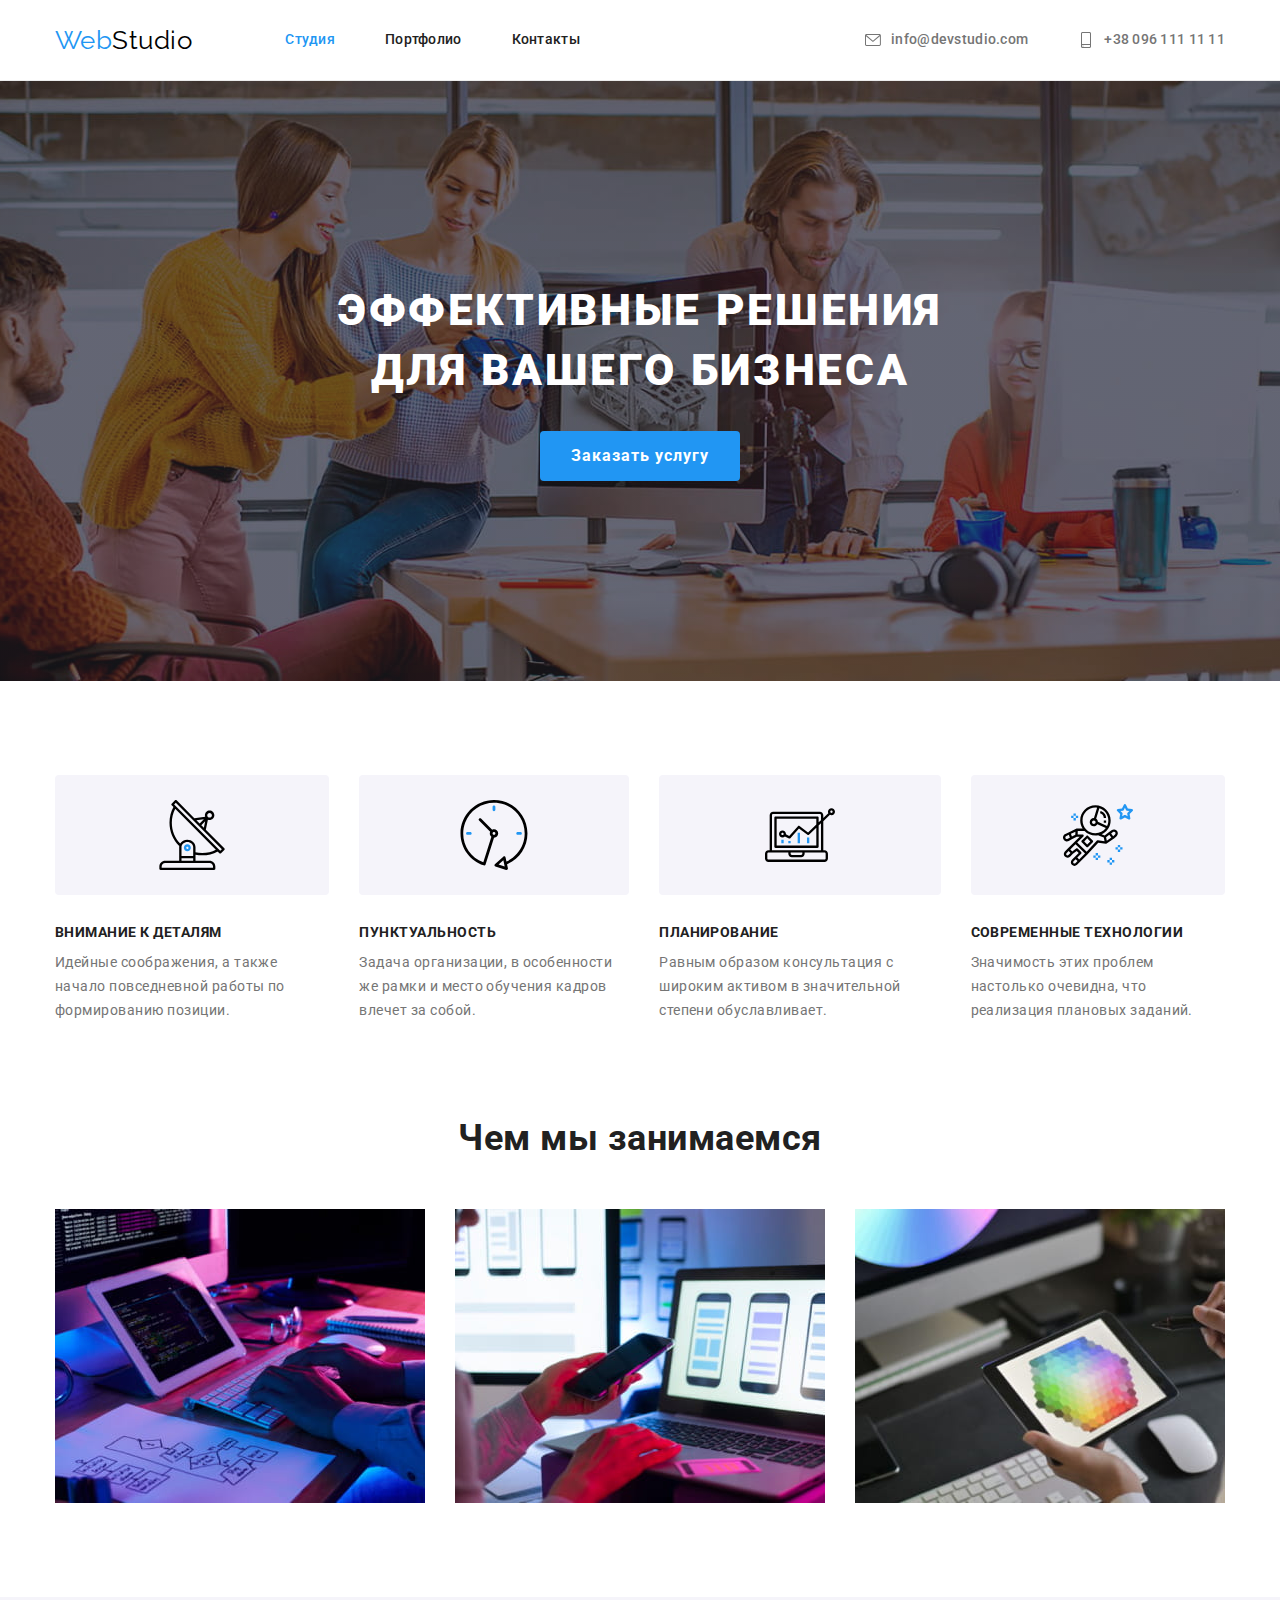
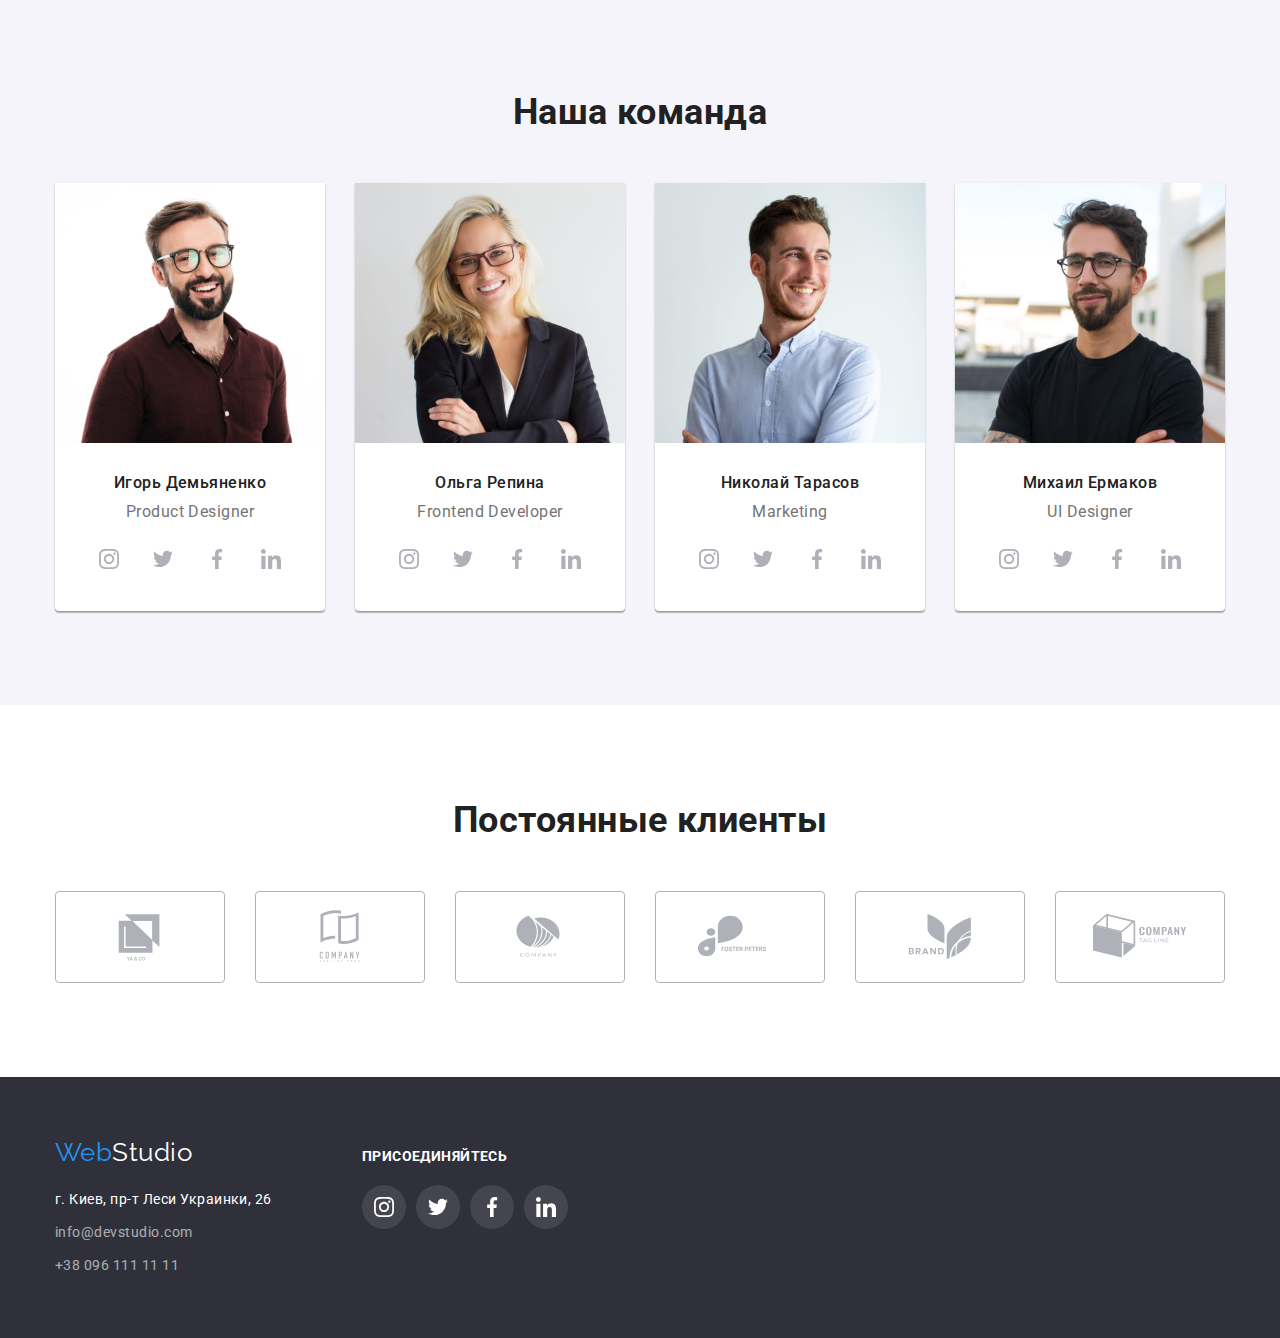
==== commit 94d79f3f: "fixed after hw review" ====
--- a/index.html
+++ b/index.html
@@ -317,8 +317,8 @@
                             href="https://www.google.com/maps/place/%D0%B1%D1%83%D0%BB.+%D0%9B%D0%B5%D1%81%D0%B8+%D0%A3%D0%BA%D1%80%D0%B0%D0%B8%D0%BD%D0%BA%D0%B8,+26,+%D0%9A%D0%B8%D0%B5%D0%B2,+02000/@50.4265807,30.5383858,17z/data=!3m1!4b1!4m5!3m4!1s0x40d4cf0e033ecbe9:0x57a4dffefec77da0!8m2!3d50.4265807!4d30.5383858"
                             class="location-link">г. Киев, пр-т Леси Украинки, 26</a></li>
                     <li class="location-list-item"><a href="mailto:info@devstudio.com"
-                            class="location-link opacity">info@devstudio.com</a></li>
-                    <li class="location-list-item"><a href="tel:+380961111111" class="location-link opacity">+38 096 111 11 11</a>
+                            class="location-link location-link-opacity">info@devstudio.com</a></li>
+                    <li class="location-list-item"><a href="tel:+380961111111" class="location-link location-link-opacity">+38 096 111 11 11</a>
                     </li>
                 </ul>
             </address>
--- a/css/styles.css
+++ b/css/styles.css
@@ -15,8 +15,6 @@
     letter-spacing: 0.03em;
     color: var(--main-text-color);
     background-color: var(--main-bg-color);
-
-      
 }
 
 h1,h2,h3,h4,h5,h6,p,ul,ol {
@@ -27,7 +25,6 @@
 .section {
     padding-top: 94px;
     padding-bottom: 94px;
-    
 }
 
 .container {
@@ -36,9 +33,6 @@
     margin-right: auto;
     padding-right: 15px;
     padding-left: 15px;
-
-    
-
 }
 
 .header-container {
@@ -46,7 +40,6 @@
     align-items: center;
     padding-top: 0px;
     padding-bottom: 0px;
-    
 }
 
 :focus {
@@ -83,19 +76,12 @@
     align-items: center;
 }
 
-
-
 .menu-link {
-    
-
-
-
     text-decoration: none;
     font-weight: 500;
     font-size: 14px;
     letter-spacing: 0.02em;
     color: var(--main-text-color);
-
 }
 
 .menu-link:hover,
@@ -105,6 +91,7 @@
 
 .menu .current {
     color: var(--accent-color);
+    
 }
 
 .menu .menu-link {
@@ -117,12 +104,10 @@
     margin-left: 50px;
 }
 
-
 .contact {
     list-style: none;
     display: flex;
     margin-left: auto;
-    
 }
 
 .contact-link {
@@ -135,6 +120,7 @@
     font-size: 14px;
     letter-spacing: 0.02em;
     color: var(--secondary-text-color);
+    fill: var(--secondary-text-color);
 }
 
 .contact-link:hover,
@@ -148,12 +134,9 @@
 }
 
 .icon-contact {
-    
     max-width: 16px;
     max-height: 16px;
     margin-right: 10px;
-    fill: var(--secondary-text-color);
-    
 }
 .contact-link:focus .icon-contact,
 .contact-link:hover .icon-contact {
@@ -166,25 +149,19 @@
     background-color: var(--secondary-bg-color);
     background-image: linear-gradient(#2F303A66, #2F303A66),
     url(../images/heroimg.jpg);
-    
     min-height: 600px;
     background-repeat: no-repeat;
     background-position: center;
-    /* background-size: contain; */
     padding-top: 200px;
     padding-bottom: 200px;
 }
-
-
-
-
-    
 
 .hero-title {
     max-width: 696px;
     margin-right: auto;
     margin-left: auto;
     text-align: center;
+    font-weight: 900;
     font-size: 44px;
     line-height: 1.36;
     letter-spacing: 0.06em;
@@ -201,7 +178,6 @@
     height: 50px;
     border-radius: 4px;
     border: 0px;
-
     font-family: inherit;
     font-weight: 700;
     font-size: 16px;
@@ -217,20 +193,17 @@
     background-color: var(--blue-button-hover);
 }
 
-
-
 .offer-title {
     position: absolute;
-        width: 1px;
-        height: 1px;
-        margin: -1px;
-        border: 0;
-        padding: 0;
-    
-        white-space: nowrap;
-        clip-path: inset(100%);
-        clip: rect(0 0 0 0);
-        overflow: hidden;
+    width: 1px;
+    height: 1px;
+    margin: -1px;
+    border: 0;
+    padding: 0;
+    white-space: nowrap;
+    clip-path: inset(100%);
+    clip: rect(0 0 0 0);
+    overflow: hidden;
 }
 
 .flex-list {
@@ -246,7 +219,6 @@
     margin-top: 30px;
     font-size: 14px;
     text-transform: uppercase;
-    
 }
 
 .offer-list-text {
@@ -254,27 +226,20 @@
     font-size: 14px;
     line-height: 1.71;
     color: var(--secondary-text-color);
-    
 }
 
 .offer-icon-holder {
-    display: inline-block;
+    display: flex;
     width: 100%;
     height: 120px;
-    padding: 25px 100px 25px 100px;
-
+    justify-content: center;
+    align-items: center;
     background-color: var(--section-bg-color);
     border-radius: 4px;
 }
 
-.offer-icon {
-   object-position: center;
-        
-}
-
 .duties {
     padding-top: 0px;
-    
 }
 
 .duties-title {
@@ -303,7 +268,8 @@
 
 .team-card {
     flex-basis: 270px;
-    
+    box-shadow: 0px 1px 3px rgba(0, 0, 0, 0.12), 0px 1px 1px rgba(0, 0, 0, 0.14), 0px 2px 1px rgba(0, 0, 0, 0.2);
+    border-radius: 0px 0px 4px 4px;
     background-color: var(--main-bg-color);
 }
 
@@ -340,11 +306,10 @@
     font-size: 16px;
     line-height: 1.19;
     text-align: center;
-    
 }
 
 .team-position {
-    margin-top: 16px;
+    margin-top: 10px;
     font-size: 16px;
     line-height: 1.19;
     text-align: center;
@@ -352,7 +317,7 @@
 }
 
 .team-socials-list {
-    margin-top: 20px;
+    margin-top: 16px;
     list-style: none;
     display: flex;
 }
@@ -369,16 +334,14 @@
 }
 
 .team-socials-link {
-    display: inline-block;
+    display: flex;
     width: 100%;
     height: 100%;
-    padding: 12px;
-}
-
-
-.team-icon {
+    justify-content: center;
+    align-items: center;
     fill: var(--icon-color);
 }
+
 
 .team-socials-link:hover,
 .team-socials-link:focus {
@@ -406,19 +369,18 @@
 }
 
 .clients-link {
-    display: inline-block;
+    display: flex;
     max-width: 100%;
-    padding: 15px 31px;
+    height: 92px;
+    justify-content: center;
+    align-items: center;
     border: 1px solid var(--icon-color);
     border-radius: 4px;
+    fill: var(--icon-color);
 }
 
 .clients-list .clients-item + .clients-item {
     margin-left: 30px;
-}
-
-.clients-icon {
-    fill: var(--icon-color);
 }
 
 .clients-link:focus,
@@ -468,12 +430,12 @@
 .location-link {
     display: inline-block;
     text-decoration: none;
-    font-size: 12px;
+    font-size: 14px;
     line-height: 1.71;
     color: var(--main-bg-color);
 }
 
-.opacity {
+.location-link-opacity {
     opacity: 0.6;
 }
 
@@ -503,7 +465,6 @@
     margin-top: 20px;
     list-style: none;
     display: flex;
-
 }
 
 .footer-socials-item {
@@ -519,15 +480,11 @@
 }
 
 .footer-socials-link {
-    display: inline-block;
+    display: flex;
     width: 100%;
     height: 100%;
-    padding: 12px;
-       
-}
-
-
-.footer-icon {
+    justify-content: center;
+    align-items: center;
     fill: var(--main-bg-color);
 }
 
@@ -538,32 +495,25 @@
 }
 
 
-
-
-
-
 /* Portfolio */
 
 .portfolio-title {
     position: absolute;
-        width: 1px;
-        height: 1px;
-        margin: -1px;
-        border: 0;
-        padding: 0;
-    
-        white-space: nowrap;
-        clip-path: inset(100%);
-        clip: rect(0 0 0 0);
-        overflow: hidden;
+    width: 1px;
+    height: 1px;
+    margin: -1px;
+    border: 0;
+    padding: 0;
+    white-space: nowrap;
+    clip-path: inset(100%);
+    clip: rect(0 0 0 0);
+    overflow: hidden;
 }
 
 .filter-list {
     list-style: none;
     display: flex;
     justify-content: center;
-    
-     
 }
 
 .filter-list .filter-item + .filter-item {
@@ -583,13 +533,13 @@
     line-height: 1.62;
     background-color: var(--section-bg-color);
     cursor: pointer;
-    
 }
 
 .filter-button:hover,
 .filter-button:focus {
     color: var(--main-bg-color);
     background-color: var(--accent-color);
+    box-shadow: 0px 3px 1px rgba(0, 0, 0, 0.1), 0px 1px 2px rgba(0, 0, 0, 0.08), 0px 2px 2px rgba(0, 0, 0, 0.12);
 }
 
 .portfolio-list {
@@ -597,21 +547,19 @@
     margin-top: 50px;
     display: flex;
     flex-wrap: wrap;
-    
-    
-}
-
-
+}
 
 .portfolio-item {
     flex-basis: calc((100% - 60px) / 3);
     
     margin-left: 30px;
     margin-bottom: 30px;
-
+}
+
+.portfolio-link:focus,
+.portfolio-link:hover {
     
-    
-
+    box-shadow: 0px 1px 1px rgba(0, 0, 0, 0.12), 0px 4px 4px rgba(0, 0, 0, 0.06), 1px 4px 6px rgba(0, 0, 0, 0.16);
 }
 
 .portfolio-item:nth-child(3n+1) {
@@ -625,25 +573,36 @@
 .portfolio-info {
     padding-top: 20px;
     padding-right: 24px;
-    padding-bottom: 20px;
+    padding-bottom: 19px;
     padding-left: 20px;
-
+    
     border: 1px solid #EEEEEE;
     border-top: 0px solid transparent;
 }
 
+.portfolio-link {
+    display: block;
+    width: 100%;
+    height: 100%;
+    text-decoration: none;
+    color: inherit;
+}
+
 .port-image {
     display: block;
-}
-
-.portfolio-info h2 {
+    max-width: 100%;
+    height: auto;
+}
+
+.portfolio-item-name {
+    font-weight: 700;
     font-size: 18px;
     line-height: 2;
     letter-spacing: 0.06em;
-    
-}
-
-.portfolio-info p {
+}
+
+.portfolio-item-category {
+    margin-top: 4px;
     font-size: 16px;
     line-height: 1.88;
     color: var(--secondary-text-color);
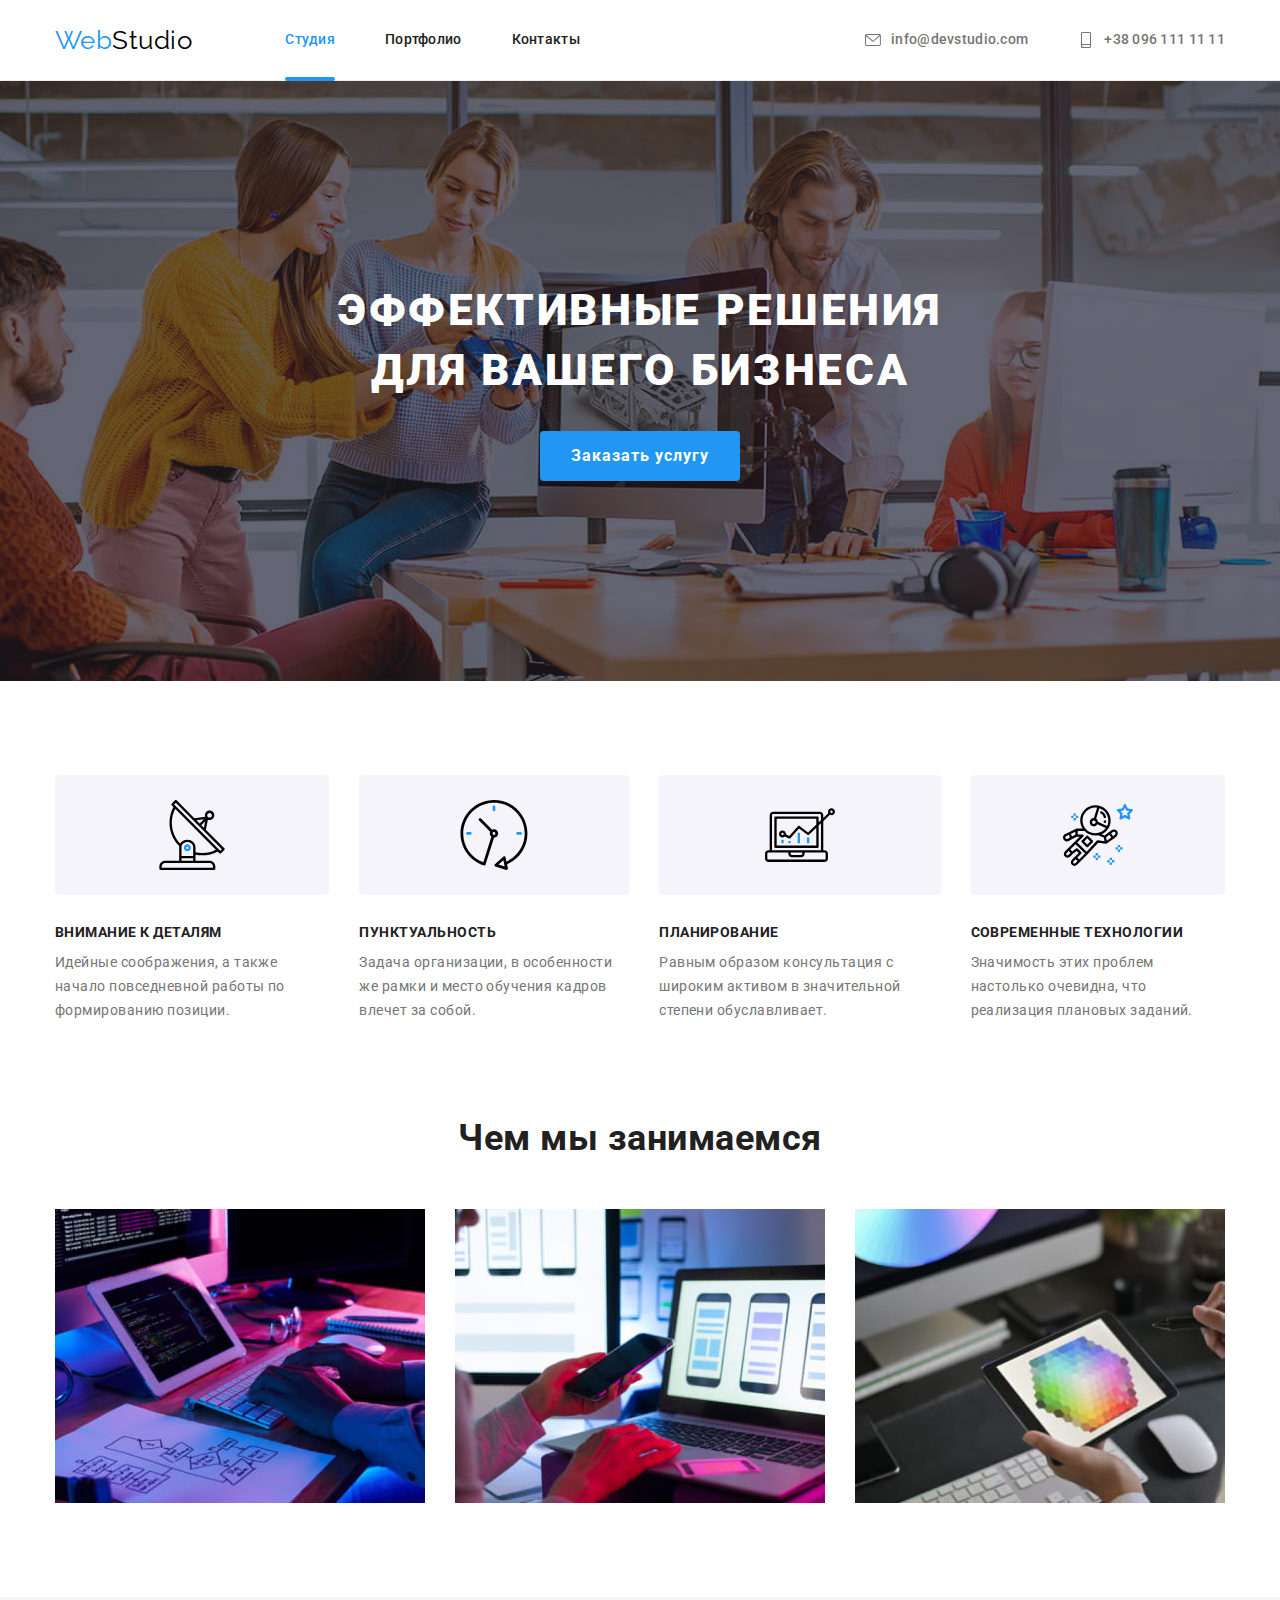
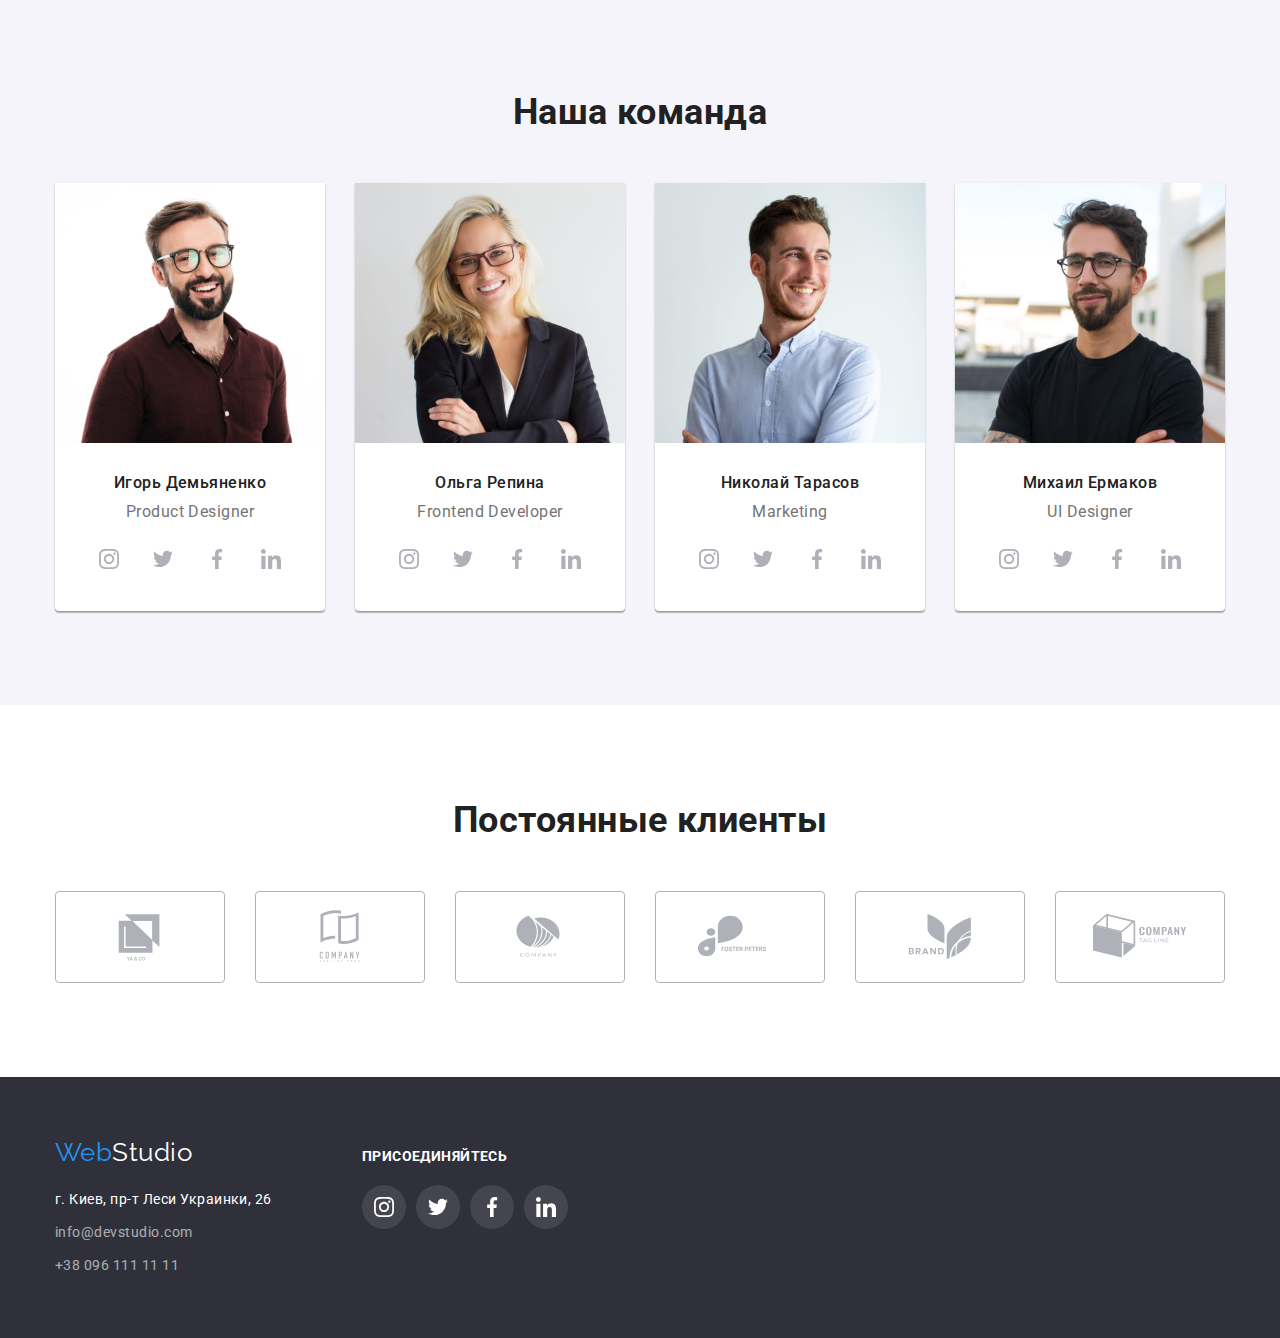
==== commit 3f495d3b: "added transition to all hovers" ====
--- a/index.html
+++ b/index.html
@@ -18,9 +18,15 @@
             <nav class="navigation">
                 <a href="./index.html" class="logo"><span>Web</span>Studio</a>
                 <ul class="menu">
-                    <li class="item"><a href="./index.html" class="menu-link current">Студия</a></li>
-                    <li class="item"><a href="./portfolio.html" class="menu-link">Портфолио</a></li>
-                    <li class="item"><a href="#" class="menu-link">Контакты</a></li>
+                    <li class="item">
+                        <a href="./index.html" class="menu-link current">Студия</a>
+                    </li>
+                    <li class="item">
+                        <a href="./portfolio.html" class="menu-link">Портфолио</a>
+                    </li>
+                    <li class="item">
+                        <a href="#" class="menu-link">Контакты</a>
+                    </li>
                 </ul>
             </nav>
             <ul class="contact">
--- a/css/styles.css
+++ b/css/styles.css
@@ -82,6 +82,9 @@
     font-size: 14px;
     letter-spacing: 0.02em;
     color: var(--main-text-color);
+    transition-property: color;
+    transition-duration: 250ms;
+    transition-timing-function: cubic-bezier(0.4, 0, 0.2, 1);
 }
 
 .menu-link:hover,
@@ -91,7 +94,24 @@
 
 .menu .current {
     color: var(--accent-color);
+}
+
+.item {
+    position: relative;
+}
+
+.current::after {
+    content: '';
+    position: absolute;
+    left: 0;
+    bottom: -1px;
+    margin: 0;
+    padding: 0;
+    width: 100%;
+    height: 4px;
     
+    background-color: var(--accent-color);
+    border-radius: 2px;
 }
 
 .menu .menu-link {
@@ -121,6 +141,10 @@
     letter-spacing: 0.02em;
     color: var(--secondary-text-color);
     fill: var(--secondary-text-color);
+
+    transition-property: color, fill;
+    transition-duration: 250ms;
+    transition-timing-function: cubic-bezier(0.4, 0, 0.2, 1);    
 }
 
 .contact-link:hover,
@@ -138,8 +162,9 @@
     max-height: 16px;
     margin-right: 10px;
 }
-.contact-link:focus .icon-contact,
-.contact-link:hover .icon-contact {
+
+.contact-link:focus,
+.contact-link:hover {
     fill: var(--accent-color);
 }
 
@@ -185,6 +210,9 @@
     letter-spacing: 0.06em;
     color: var(--main-bg-color);
     background-color: var(--accent-color);
+    transition-property: background-color;
+    transition-duration: 250ms;
+    transition-timing-function: cubic-bezier(0.4, 0, 0.2, 1);
     cursor: pointer;
 }
 
@@ -326,7 +354,6 @@
     display: inline-block;
     width: 44px;
     height: 44px;
-    border-radius: 50%;
 }
 
 .team-socials-list .team-socials-item + .team-socials-item {
@@ -340,18 +367,18 @@
     justify-content: center;
     align-items: center;
     fill: var(--icon-color);
-}
-
+    background-color: var(--main-bg-color);
+    border-radius: 50%;
+    transition-property: background-color, fill;
+    transition-duration: 250ms;
+    transition-timing-function: cubic-bezier(0.4, 0, 0.2, 1);
+}
 
 .team-socials-link:hover,
 .team-socials-link:focus {
     background-color: var(--accent-color);
+    fill: var(--main-bg-color);
     border-radius: 50%;
-}
-
-.team-socials-link:hover .team-icon,
-.team-socials-link:focus .team-icon {
-    fill: var(--main-bg-color);
 }
 
 .clients-title {
@@ -377,6 +404,10 @@
     border: 1px solid var(--icon-color);
     border-radius: 4px;
     fill: var(--icon-color);
+
+    transition-property: border, fill;
+    transition-duration: 250ms;
+    transition-timing-function: cubic-bezier(0.4, 0, 0.2, 1); 
 }
 
 .clients-list .clients-item + .clients-item {
@@ -386,14 +417,8 @@
 .clients-link:focus,
 .clients-link:hover {
     border: 1px solid var(--accent-color);
-}
-
-.clients-link:focus .clients-icon,
-.clients-link:hover .clients-icon {
     fill: var(--accent-color);
 }
-
-
 
 /* footer */
 
@@ -433,6 +458,10 @@
     font-size: 14px;
     line-height: 1.71;
     color: var(--main-bg-color);
+
+    transition-property: color;
+    transition-duration: 250ms;
+    transition-timing-function: cubic-bezier(0.4, 0, 0.2, 1);
 }
 
 .location-link-opacity {
@@ -471,8 +500,6 @@
     display: inline-block;
     width: 44px;
     height: 44px;
-    background-color: rgba(255, 255, 255, 0.1);
-    border-radius: 50%;
 }
 
 .footer-socials-list .footer-socials-item + .footer-socials-item {
@@ -486,6 +513,13 @@
     justify-content: center;
     align-items: center;
     fill: var(--main-bg-color);
+
+    background-color: rgba(255, 255, 255, 0.1);
+    border-radius: 50%;
+
+    transition-property: background-color;
+    transition-duration: 250ms;
+    transition-timing-function: cubic-bezier(0.4, 0, 0.2, 1);
 }
 
 .footer-socials-link:hover,
@@ -533,6 +567,10 @@
     line-height: 1.62;
     background-color: var(--section-bg-color);
     cursor: pointer;
+
+    transition-property: color, background-color, box-shadow;
+    transition-duration: 250ms;
+    transition-timing-function: cubic-bezier(0.4, 0, 0.2, 1);
 }
 
 .filter-button:hover,
@@ -551,16 +589,11 @@
 
 .portfolio-item {
     flex-basis: calc((100% - 60px) / 3);
-    
     margin-left: 30px;
     margin-bottom: 30px;
 }
 
-.portfolio-link:focus,
-.portfolio-link:hover {
-    
-    box-shadow: 0px 1px 1px rgba(0, 0, 0, 0.12), 0px 4px 4px rgba(0, 0, 0, 0.06), 1px 4px 6px rgba(0, 0, 0, 0.16);
-}
+
 
 .portfolio-item:nth-child(3n+1) {
     margin-left: 0px;
@@ -586,6 +619,16 @@
     height: 100%;
     text-decoration: none;
     color: inherit;
+
+    transition-property: box-shadow;
+    transition-duration: 250ms;
+    transition-timing-function: cubic-bezier(0.4, 0, 0.2, 1);
+}
+
+.portfolio-link:focus,
+.portfolio-link:hover {
+
+    box-shadow: 0px 1px 1px rgba(0, 0, 0, 0.12), 0px 4px 4px rgba(0, 0, 0, 0.06), 1px 4px 6px rgba(0, 0, 0, 0.16);
 }
 
 .port-image {
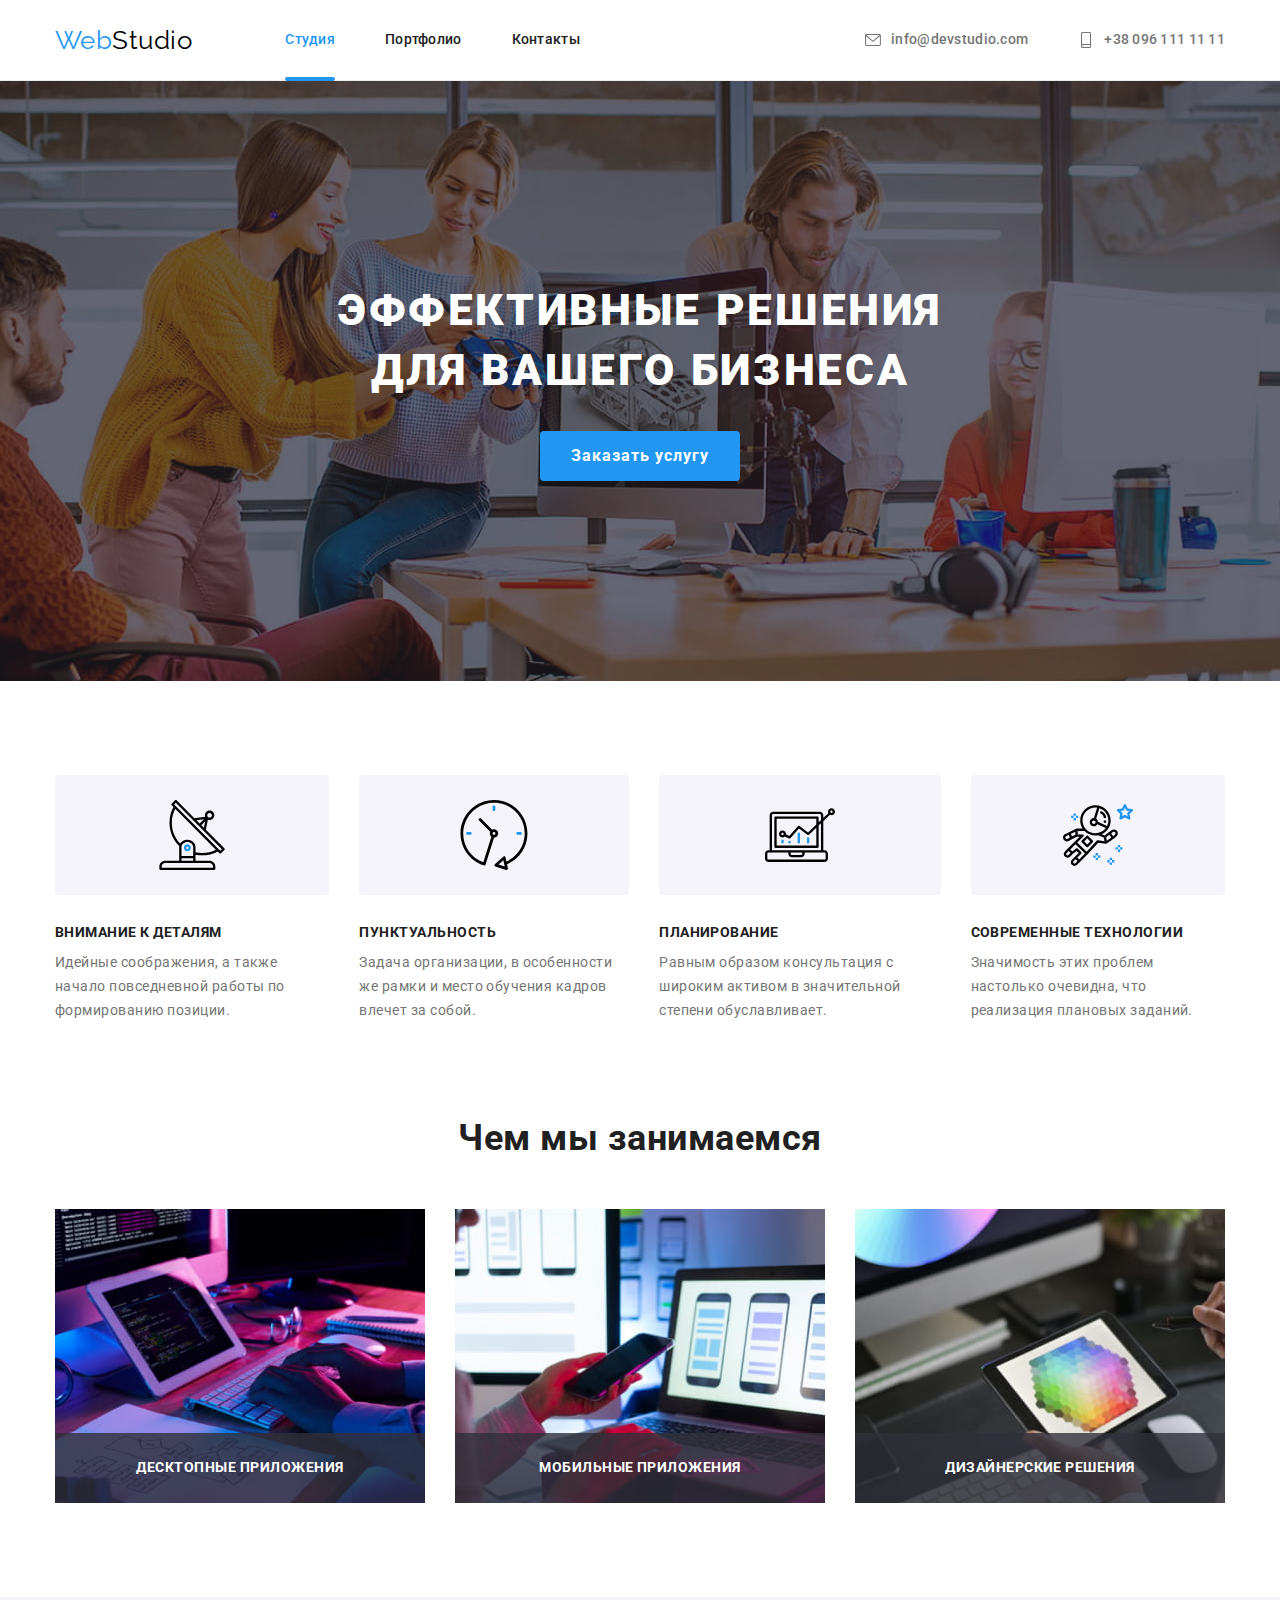
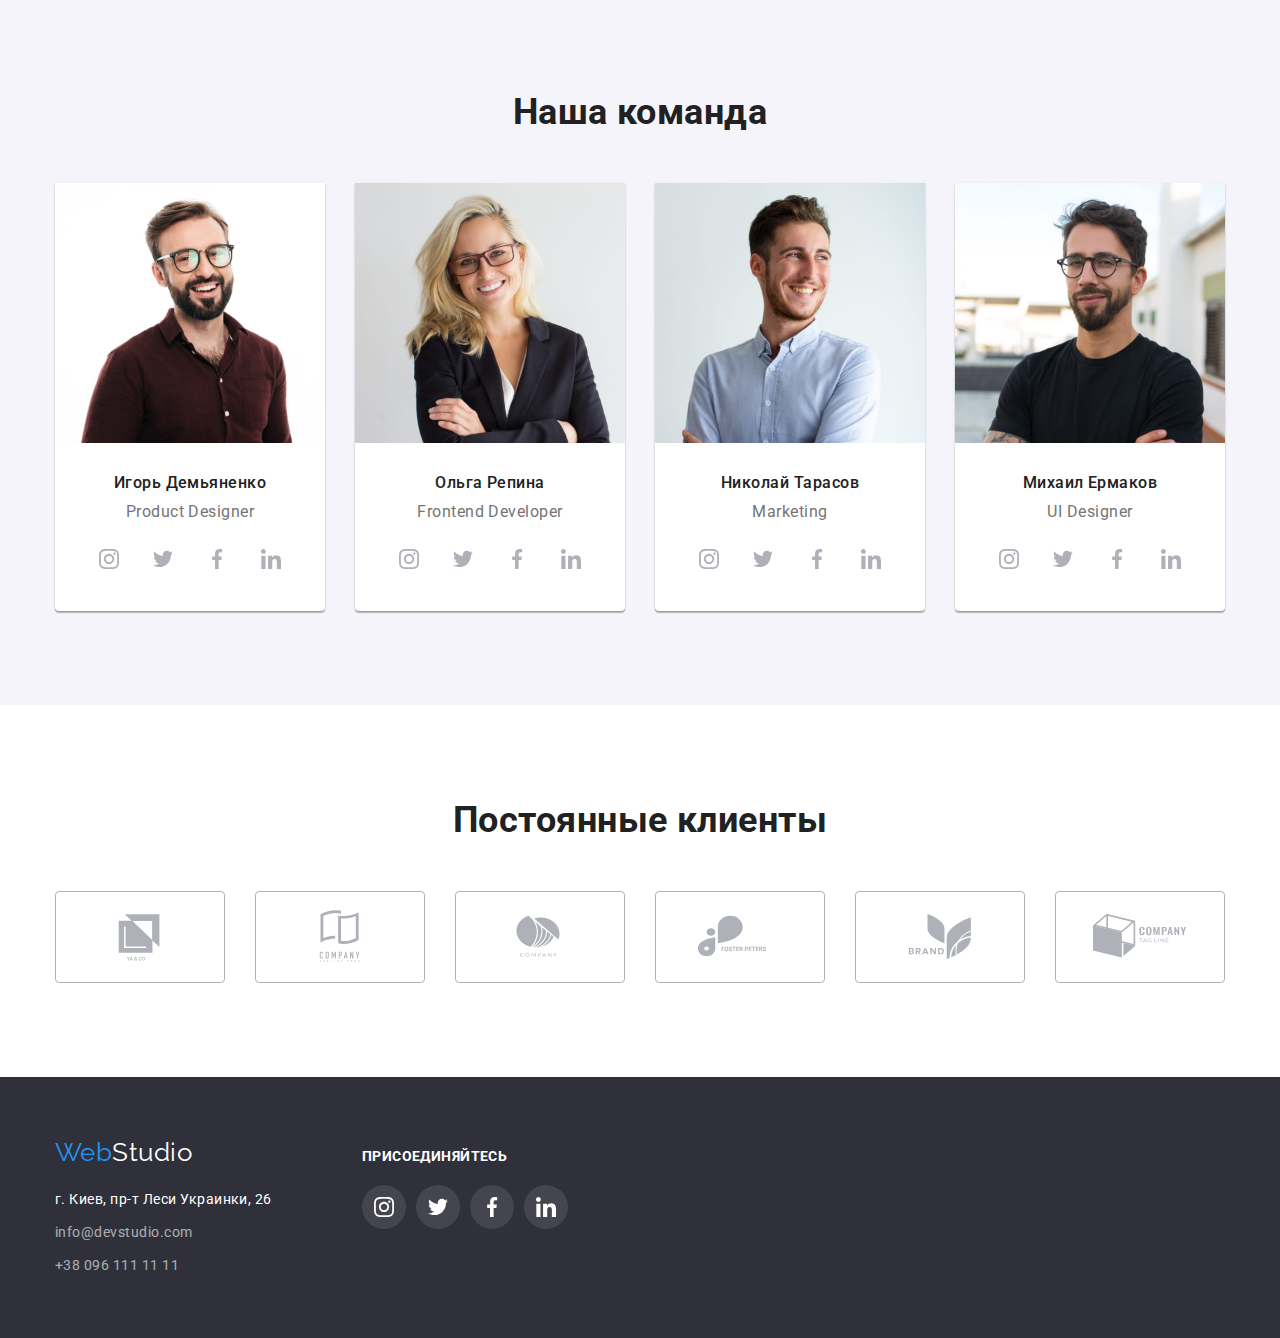
==== commit 4fb99f29: "added lables for duties" ====
--- a/index.html
+++ b/index.html
@@ -103,9 +103,18 @@
             <div class="container">
                 <h2 class="duties-title">Чем мы занимаемся</h2>
                 <ul class="duties-list flex-list">
-                    <li class="list-item"><a href="#"><img src="./images/img1.jpg" width="370" alt="Работаем без очков"  class="duties-link"></a></li>
-                    <li class="list-item"><a href="#"><img src="./images/img2.jpg" width="370" alt="Звоним по тачпаду"  class="duties-link"></a></li>
-                    <li class="list-item"><a href="#"><img src="./images/img3.jpg" width="370" alt="Рисуем мозаику"  class="duties-link"></a></li>
+                    <li class="list-item">
+                        <img src="./images/img1.jpg" width="370" alt="Десктопные приложения" class="duties-link">
+                            <div class="duties-label">Десктопные приложения</div>
+                    </li>
+                    <li class="list-item">
+                        <img src="./images/img2.jpg" width="370" alt="ЗМобильные приложения" class="duties-link">
+                            <div class="duties-label">Мобильные приложения</div>
+                    </li>
+                    <li class="list-item">
+                        <img src="./images/img3.jpg" width="370" alt="Дизайнерские решения" class="duties-link">
+                            <div class="duties-label">Дизайнерские решения</div>
+                    </li>
                 </ul>
             </div>
         </section>
@@ -114,7 +123,7 @@
                 <h2 class="team-title">Наша команда</h2>
                 <ul class="team-list flex-list">
                     <li class="list-item team-card">
-                        <a href="#"><img src="./images/team1.jpg" width="270px" class="team-photo" alt="Игорь Демьяненко"></a>
+                        <img src="./images/team1.jpg" width="270px" class="team-photo" alt="Игорь Демьяненко">
                         <div class="team-info">
                             <h3 class="team-name">Игорь Демьяненко</h3>
                         <p class="team-position">Product Designer</p>
@@ -151,7 +160,7 @@
                         </div>
                     </li>
                     <li class="list-item team-card">
-                        <a href="#"><img src="./images/team2.jpg" width="270px" class="team-photo" alt="Ольга Репина"></a>
+                        <img src="./images/team2.jpg" width="270px" class="team-photo" alt="Ольга Репина">
                         <div class="team-info">
                             <h3 class="team-name">Ольга Репина</h3>
                         <p class="team-position">Frontend Developer</p>
@@ -188,7 +197,7 @@
                         </div>
                     </li>
                     <li class="list-item team-card">
-                        <a href="#"><img src="./images/team3.jpg" width="270px" class="team-photo" alt="Николай Тарасов"></a>
+                        <img src="./images/team3.jpg" width="270px" class="team-photo" alt="Николай Тарасов">
                         <div class="team-info">
                             <h3 class="team-name">Николай Тарасов</h3>
                         <p class="team-position">Marketing</p>
@@ -225,7 +234,7 @@
                         </div>
                     </li>
                     <li class="list-item team-card">
-                        <a href="#"><img src="./images/team4.jpg" width="270px" class="team-photo" alt="Михаил Ермаков"></a>
+                        <img src="./images/team4.jpg" width="270px" class="team-photo" alt="Михаил Ермаков">
                         <div class="team-info">
                             <h3 class="team-name">Михаил Ермаков</h3>
                         <p class="team-position">UI Designer</p>
--- a/css/styles.css
+++ b/css/styles.css
@@ -87,6 +87,8 @@
     transition-timing-function: cubic-bezier(0.4, 0, 0.2, 1);
 }
 
+
+
 .menu-link:hover,
 .menu-link:focus {
     color: var(--accent-color);
@@ -102,16 +104,17 @@
 
 .current::after {
     content: '';
-    position: absolute;
-    left: 0;
-    bottom: -1px;
-    margin: 0;
-    padding: 0;
-    width: 100%;
-    height: 4px;
+        position: absolute;
+        left: 0;
+        bottom: -1px;
+        margin: 0;
+        padding: 0;
+        width: 100%;
+        height: 4px;
     
-    background-color: var(--accent-color);
-    border-radius: 2px;
+        background-color: var(--accent-color);
+        border-radius: 2px;
+        
 }
 
 .menu .menu-link {
@@ -281,6 +284,30 @@
     margin-top: 50px;
 }
 
+.duties-list .list-item {
+    position: relative;
+}
+
+.duties-label {
+    position: absolute;
+    bottom: 0;
+    z-index: 2;
+
+    width: 100%;
+    padding-top: 27px;
+    padding-bottom: 27px;
+
+    font-weight: 700;
+    font-size: 14px;
+    line-height: 1.14;
+    text-align: center;
+    
+    text-transform: uppercase;
+    background-color: #2F303ACC;
+        
+    color: var(--main-bg-color);
+}
+
 .duties-link {
     display: block;
 }
